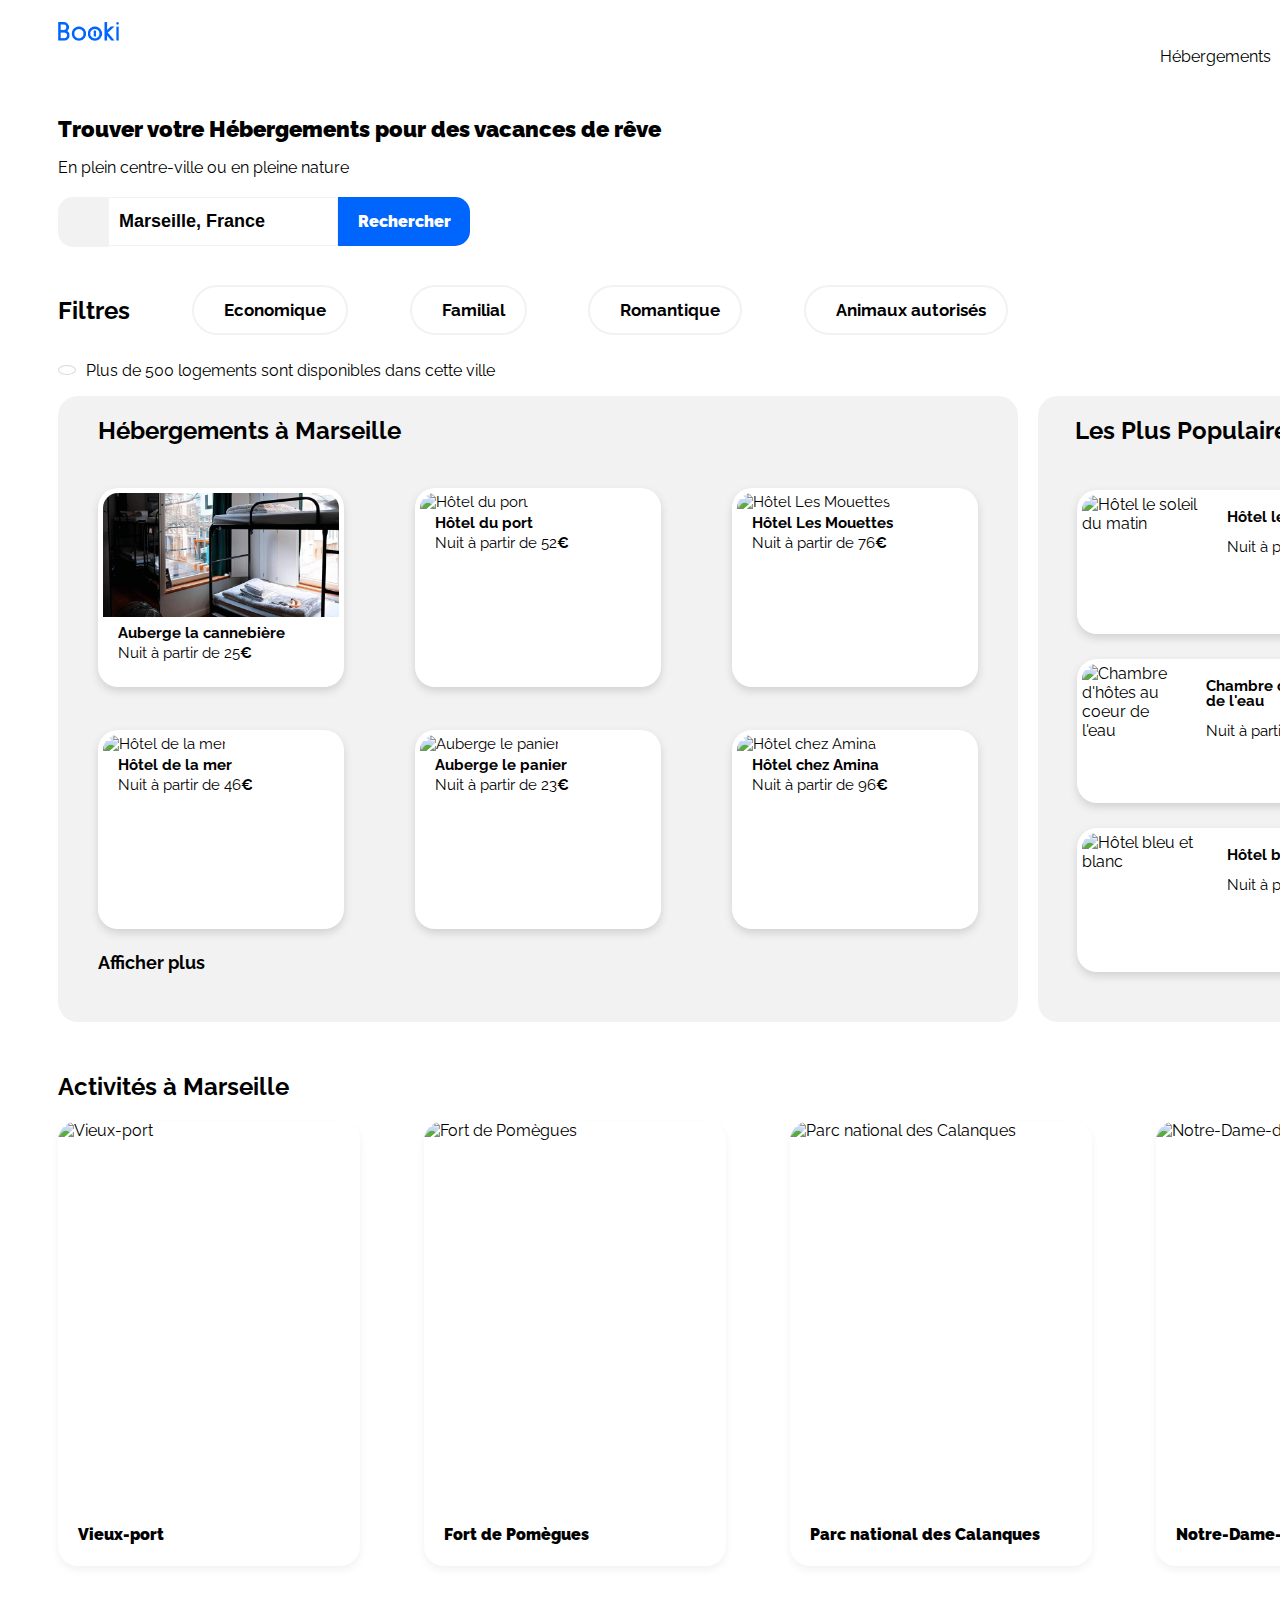
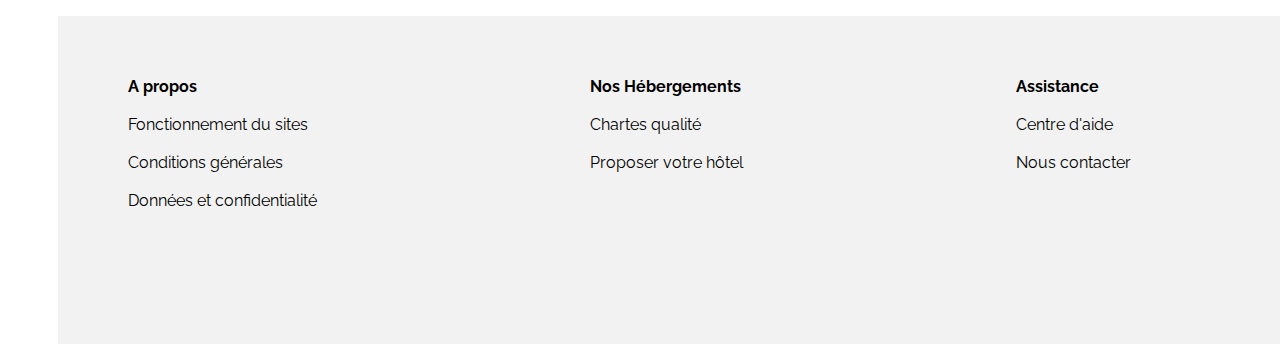
==== index.html @ 90a66bbc "modification" ====
<!DOCTYPE html>
<html lang="en">
<head>
    <meta charset="UTF-8">
    <meta http-equiv="X-UA-Compatible" content="IE=edge">
    <meta name="viewport" content="width=device-width, initial-scale=1.0">
    <link rel="stylesheet" href="styleAgence.css">
    <link rel="preconnect" href="https://fonts.googleapis.com">
    <link rel="preconnect" href="https://fonts.gstatic.com" crossorigin>
    <link href="https://fonts.googleapis.com/css2?family=Raleway:wght@100;300;400;600;700&display=swap" rel="stylesheet">
    <script src="https://kit.fontawesome.com/a72386acf9.js" crossorigin="anonymous"></script>
    <title>Booki</title>
</head>
<body>
    <div id="containerAll">
    <header>
        <div id="titre">
            <img id="imgTitre" src="Images/logo/Booki.png" alt="logoBooki">
        </div>
        <nav>
            <ul>
                <li><a href="#Marseille">Hébergements</a></li>
                <li><a href="#activite">Activités</a></li>
            </ul>
        </nav>
    </header>

    <h1>Trouver votre Hébergements pour des vacances de rêve</h1>
    <p class="pdevice">En plein centre-ville ou en pleine nature</p>

    <div id="location">
    <i id="loc" class="fa-solid fa-location-dot"></i>
            <input type="search" name="ville" id="ville" value="Marseille, France">
            <input id="rechercher" type="submit" value="Rechercher">
            <button id="glass"><i id="iglass" class="fa-solid fa-magnifying-glass"></i></button>
    </div>

    <div id="filtres">
        <div id="titrefiltres">
            <h2>Filtres</h2>
        </div>
        <button><i class="fa-solid fa-money-bill-wave"></i><b>Economique</b></button>
        <button><i class="fa-solid fa-person"></i><b>Familial</b></button>
        <button><i class="fa-solid fa-heart"></i><b>Romantique</b></button>
        <button><i class="fa-solid fa-dog"></i><b>Animaux autorisés</b></button>
    </div>

<p class="pdevice"> <i id="info" class="fa-solid fa-info"></i> Plus de 500 logements sont disponibles dans cette ville</p>


<div id="bloc">
    <div id="marseille">
        <div id="titreh"><h2>Hébergements à Marseille</h2>
        </div>
            <div class="cardh">
                <a href="#">
                    <img class="imgh" src="Images/hebergements/4_small/marcus-loke-WQJvWU_HZFo-unsplash.jpg" alt="Auberge la cannebière" >
                        <div class="containerh">
                            <b>Auberge la cannebière</b>
                            <p>Nuit à partir de 25<b>€</b></p>
                                <div class="star">
                                    <i class="fa-solid fa-star"></i>
                                    <i class="fa-solid fa-star"></i>
                                    <i class="fa-solid fa-star"></i>
                                    <i class="fa-solid fa-star"></i>
                                    <i class="fa-solid fa-star"></i>
                                </div>
                        </div>
                </a>
            </div>

            <div class="cardh">
                <a href="#">
                    <img class="imgh" src="images/hebergements/4_small/fred-kleber-gTbaxaVLvsg-unsplash.jpg" alt="Hôtel du port">
                        <div class="containerh">
                            <b>Hôtel du port</b>
                            <p>Nuit à partir de 52<b>€</b></p>
                                <div class="star">
                                    <i class="fa-solid fa-star"></i>
                                    <i class="fa-solid fa-star"></i>
                                    <i class="fa-solid fa-star"></i>
                                    <i class="fa-solid fa-star"></i>
                                    <i id="starg" class="fa-solid fa-star"></i>
                                </div>
                        </div>
                </a>
            </div >

            <div class="cardh">
                <a href="#">
                    <img class="imgh" src="images/hebergements/4_small/reisetopia-B8WIgxA_PFU-unsplash.jpg" alt="Hôtel Les Mouettes">
                        <div class="containerh">
                            <b>Hôtel Les Mouettes</b>
                            <p>Nuit à partir de 76<b>€</b></p>
                                <div class="star">
                                    <i class="fa-solid fa-star"></i>
                                    <i class="fa-solid fa-star"></i>
                                    <i class="fa-solid fa-star"></i>
                                    <i class="fa-solid fa-star"></i>
                                    <i id="starg" class="fa-solid fa-star"></i>
                                </div>
                        </div>
                </a>
            </div>

            <div class="cardh">
                <a href="#">
                    <img class="imgh" src="images/hebergements/4_small/annie-spratt-Eg1qcIitAuA-unsplash.jpg" alt="Hôtel de la mer">
                        <div class="containerh">
                            <b>Hôtel de la mer</b>
                            <p>Nuit à partir de 46<b>€</b></p>
                                <div class="star">
                                    <i class="fa-solid fa-star"></i>
                                    <i class="fa-solid fa-star"></i>
                                    <i class="fa-solid fa-star"></i>
                                    <i class="fa-solid fa-star"></i>
                                    <i id="starg" class="fa-solid fa-star"></i>
                                </div>
                        </div>
                </a>
            </div>

            <div class="cardh">
                <a href="#">
                    <img class="imgh" src="images/hebergements/4_small/nicate-lee-kT-ZyaiwBe0-unsplash.jpg" alt="Auberge le panier">
                        <div class="containerh">
                            <b>Auberge le panier</b>
                            <p>Nuit à partir de 23<b>€</b></p>
                                <div class="star">
                                    <i class="fa-solid fa-star"></i>
                                    <i class="fa-solid fa-star"></i>
                                    <i class="fa-solid fa-star"></i>
                                    <i class="fa-solid fa-star"></i>
                                    <i id="starg" class="fa-solid fa-star"></i>
                                </div>
                        </div>
                </a>
            </div>

            <div class="cardh">
                <a href="#">
                    <img class="imgh" src="images/hebergements/4_small/febrian-zakaria-sjvU0THccQA-unsplash.jpg" alt="Hôtel chez Amina">
                        <div class="containerh">
                            <b>Hôtel chez Amina</b>
                            <p>Nuit à partir de 96<b>€</b></p>
                                <div class="star">
                                    <i class="fa-solid fa-star"></i>
                                    <i class="fa-solid fa-star"></i>
                                    <i class="fa-solid fa-star"></i>
                                    <i class="fa-solid fa-star"></i>
                                    <i id="starg" class="fa-solid fa-star"></i>
                                </div>
                        </div>
                </a>
            </div>

        <div id="aff">
            <b>Afficher plus</b>
        </div>
    </div>

    <div id="lpp">
        <div id="titrelpp">
            <h2>Les Plus Populaires</h2><i id="ilpp" class="fa-solid fa-chart-line"></i>
        </div>

            <a href="#">
                <div class="cardlpp">
                    <img class="imglpp" src="images/hebergements/4_small/emile-guillemot-Bj_rcSC5XfE-unsplash.jpg" alt="Hôtel le soleil du matin">
                        <div class="containerlpp">
                            <div class="titreCardLpp">
                            <b>Hôtel le soleil du matin</b>
                            <p>Nuit à partir de 128<b>€</b></p>
                            </div>
                                <div class="starlpp">
                                    <i class="fa-solid fa-star"></i>
                                    <i class="fa-solid fa-star"></i>
                                    <i class="fa-solid fa-star"></i>
                                    <i class="fa-solid fa-star"></i>
                                    <i id="starg" class="fa-solid fa-star"></i>
                                </div>
                        </div>
                </div>
            </a>

            <a href="#">
                <div class="cardlpp">
                    <img class="imglpp" src="images/hebergements/4_small/aw-creative-VGs8z60yT2c-unsplash.jpg" alt="Chambre d'hôtes au coeur de l'eau">
                        <div class="containerlpp">
                            <div class="titreCardLpp">
                            <b>Chambre d'hôtes au coeur de l'eau</b>
                            <p>Nuit à partir de 71<b>€</b></p>
                            </div>
                                <div class="starlpp">
                                    <i class="fa-solid fa-star"></i>
                                    <i class="fa-solid fa-star"></i>
                                    <i class="fa-solid fa-star"></i>
                                    <i class="fa-solid fa-star"></i>
                                    <i id="starg" class="fa-solid fa-star"></i>
                                </div>
                        </div>
                </div>
            </a>

            <a href="#">
                <div class="cardlpp">
                    <img class="imglpp" src="images/hebergements/4_small/febrian-zakaria-sjvU0THccQA-unsplash.jpg" alt="Hôtel bleu et blanc">
                        <div class="containerlpp">
                            <div class="titreCardLpp">
                            <b>Hôtel bleu et blanc</b>
                            <p>Nuit à partir de 68<b>€</b></p>
                            </div>
                                <div class="starlpp">
                                    <i class="fa-solid fa-star"></i>
                                    <i class="fa-solid fa-star"></i>
                                    <i class="fa-solid fa-star"></i>
                                    <i class="fa-solid fa-star"></i>
                                    <i id="starg" class="fa-solid fa-star"></i>
                                </div>
                        </div>
                </div>
            </a>
    </div>
</div>

<div id="titreactivite">
    <h2>Activités à Marseille</h2>
</div>
    <div id="activite">
        <a href="#">
            <div class="cardactivite">
                <img class="imgactivite" src="images/activites/2_large/reno-laithienne-QUgJhdY5Fyk-unsplash.jpg" alt="Vieux-port" style="width:100%">
                    <div class="container">
                        <h4><b>Vieux-port</b></h4>
                    </div>
            </div>
        </a>

        <a href="#">
            <div class="cardactivite">
                <img class="imgactivite" src="images/activites/2_large/paul-hermann-QFTrLdQIRhI-unsplash.jpg" alt="Fort de Pomègues" style="width:100%">
                    <div class="container">
                        <h4><b>Fort de Pomègues</b></h4>
                    </div>
            </div>
        </a>

        <a href="#">
            <div class="cardactivite">
                <img class="imgactivite" src="images/activites/2_large/kilyan-sockalingum-NR8-cBCN3aI-unsplash.jpg" alt="Parc national des Calanques" style="width:100%">
                    <div class="container">
                        <h4><b>Parc national des Calanques</b></h4>
                    </div>
            </div>
        </a>

        <a href="#">
            <div class="cardactivite">
                <img class="imgactivite" src="images/activites/2_large/florian-wehde-xW9e8gdotxI-unsplash.jpg" alt="Notre-Dame-de-la-Garde" style="width:100%">
                    <div class="container">
                        <h4><b>Notre-Dame-de-la-Garde</b></h4>
                    </div>
            </div>
        </a>
    </div>

    <footer>
        <div id="apropos">
            <ul>
                <li><strong> A propos</strong></li><br>
                <li><a href="#">Fonctionnement du sites</a></li><br>
                <li><a href="#">Conditions générales</a></li><br>
                <li><a href="#">Données et confidentialité</a></li>
            </ul>
        </div>
        <div id="nos">
            <ul>
                <li><strong> Nos Hébergements </strong></li><br>
                <li><a href="#">Chartes qualité</a></li><br>
                <li><a href="#">Proposer votre hôtel</a></li>
            </ul>
        </div>
        <div id="assistance">
            <ul>
                <li><strong>Assistance</strong></li><br>
                <li><a href="#">Centre d'aide</a></li><br>
                <li><a href="#">Nous contacter</a></li>
            </ul>
        </div>
    </footer>
    </div>
</body>
</html>
---- styleAgence.css ----
@import url('https://fonts.googleapis.com/css2?family=Raleway:wght@100;300;400;600;700&display=swap');

@media screen and (min-width: 992px) and (max-width: 1400px){


body
{
    margin-top: 0px;
    font-family: 'Raleway';
}

#containerAll
{
    width: 1400px;
    padding-left: 50px;
    padding-right: 50px;
}

#imgTitre
{
    width: 61px;
    height: 19px;
}

h1
{
    font-weight: 900;
}

#loc
{
    border-radius: 15px 0px 0px 15px;
    padding: 16px 18px 16px 18px;
    width: 14px;
    height: 18px;
    font-size: 20px;
    color: black;
    background-color: #F2F2F2;
}

i
{
    color: #0065FC;
    font-size: 10px;
}



#starg
{
    color: #F2F2F2;
    font-size: 10px;
}

.fa-money-bill-wave
{
    padding-right: 10px;
    font-size: 20px;
    color: #0065FC;
}

.fa-person
{
    padding-right: 10px;
    font-size: 24px;
    color: #0065FC;
}

.fa-heart
{
    padding-right: 10px;
    font-size: 20px;
    color: #0065FC;
}

.fa-dog
{
    padding-right: 10px;
    font-size: 20px;
    color: #0065FC;
}

.fa-star
{
    font-size: 11px;
}

#info
{
    padding: 4px 8px 4px 8px;
    margin-right: 10px;
    font-size: 10px;
    border: 1px solid #D9D9D9;
    border-radius: 50%;
}

header
{
    display: flex;
    justify-content: space-between ;
    align-items: center;
    margin-bottom: 50px;
}

nav
{
    display: flex;
    justify-content: space-between;
    align-items: flex-end;
}

nav ul
{
    margin: 0px;
    list-style-type: none;
    display: flex;
    flex-direction: row;
}

nav a
{
    border-top: white solid 3px;
    display: flex;
    justify-content: center;
    width: 162px;
    font-size: 16px;
    padding: 44px 0px 0px 0px;
    color: black;
    text-decoration: none;
}

nav a:hover
{
    border-top: solid #0065FC 3px;
    color: #0065FC;
}

h1
{
    font-size: 22px;
}

#glass
{
    display: none;
}

#location
{
    border-top-width: 0px;
    border-radius: 15px 0px 0px 15px;
    margin-top: 20px;
    display: flex;
    flex-direction: row;
    height: 49px;
    align-items: center;
}

#ville
{
    height: 49px;
    border: 1px solid #F2F2F2;
    width: 230px;
    font-weight: 900;
    font-size: 18px;
    padding-left: 10px;
}

#rechercher
{
    font-family: 'Raleway';
    display: flex;
    align-items: center;
    padding: 15px 16px 15px 16px;
    font-size: 16px;
    font-weight: 900;
    border-width: 0px;
    color: white;
    background-color: #0065FC;
    width: 132px;
    height: 49px;
    border-radius: 0px 15px 15px 0px;
}


button:hover
{
    background-color: #DEEBFF;
}

#filtres
{
    width: 950px;
    font-weight: 900;
    align-items: center;
    margin-top: 30px;
    display: flex;
    flex-direction: row;
    justify-content: space-between;
}

.pdevice
{
    display: flex;
    align-items: center;
}

button
{
    font-family: 'Raleway';
    font-size: 17px;
    display: flex;
    align-items: center;
    padding: 4px 20px 4px 20px;
    width: auto;
    height: 50px;
    border-radius: 30px;
    border-style: solid;
    border-color: #F2F2F2;
    background-color: white;
}

#bloc
{
    display: flex;
    flex-direction: row;
    justify-content: space-between;
    margin-bottom: 50px;
}

#titreh
{
    display: flex;
    align-items: flex-start;
    width: 800px;
}

#marseille
{
    padding-left: 40px;
    padding-right: 40px;
    border-radius: 20px;
    background-color: #F2F2F2;
    display: flex;
    flex-direction: row;
    flex-wrap: wrap;
    justify-content: space-between;
    width: 880px;
    height: 626px;
}

.cardh a
{
    text-decoration: none;
    color: black;
}

.cardh
{
    font-size: 15px;
    border-radius: 20px;
    width: 246px;
    height: 199px;
    background-color: white;
    margin: 20px 0px 20px 0px;
    box-shadow: 0 4px 8px 0 #d1d1d1;

}

.imgh
{
    object-fit: cover;
    padding: 5px 5px 0px 5px;
    width: 236px;
    height: 124px;
    border-radius: 20px 20px 0px 0px ;
}

.containerh
{
    padding-top: 10px;
    line-height: 5px;
    display: flex;
    flex-direction: column;
    flex-wrap: nowrap;
    height: 50px;
    padding-left: 20px;
}

#aff
{
    margin-bottom: 46px;
    font-size: 18px;
    width: 800px;
}

#lpp a
{
    text-decoration: none;
    color: black;
}

#lpp
{
    display: flex;
    justify-content: space-between;
    flex-direction: column ;
    align-items: center;
    width: 420px;
    background-color: #F2F2F2;
    border-radius: 20px;
    padding-bottom: 50px;
}

#ilpp
{
    padding-top: 27px;
    font-size: 18px;
}

#titrelpp
{
    width: 340px;
    padding-left: 37px;
    display: flex;
    flex-direction: row;
    align-content: center;
    justify-content: space-between;
    align-self: flex-start;
}

.imglpp
{
    object-fit: cover;
    padding: 5px 0px 5px 5px;
    width: 125px;
    height: 134px;
    border-radius: 20px 0px 0px 20px;
}

.cardlpp
{
    align-content: center;
    border-radius: 20px;
    background-color: white;
    width: 343px;
    height: 144px;
    display: flex;
    flex-direction: row;
    flex-wrap: nowrap;
    box-shadow: 0 4px 8px 0 #D1D1D1;
}

.titreCardLpp
{
    line-height: 15px;
}

.containerlpp
{
    display: flex;
    flex-direction: column;
    justify-content: space-between;
    margin-left: 20px;
    font-size: 15px;
    margin-top: 20px; 
}

.starlpp
{
    padding-bottom: 10px;
}

#activite a
{
    text-decoration: none;
    color: black;
}

#activite
{
    display: flex;
    flex-direction: row;
    justify-content: space-between;
}

.cardactivite 
{
    display: flex;
    flex-direction: column;
    width: 302px;
    height: 445px;
    box-shadow: 0 4px 8px 0 #F2F2F2;
    border-radius: 20px;
}

.imgactivite
{
    object-fit: cover;
    border-radius: 20px 20px 0px 0px ;
    height: 383.25px;
}

.container 
{
    padding-left: 20px;
}


footer a
{
    text-decoration: none;
    color: black;
}

footer
{
    height: 225px;
    margin-top: 50px;
    background-color: #F2F2F2;
    display: flex;
    justify-content: space-between;
    padding: 45px 327px 58px 70px;
}

footer ul
{
    padding-left: 0;
    list-style-type: none;
}
}

@media screen and (min-width: 768px) and (max-width: 991px){

#containerAll
{
    width: 991px;
}

#bloc
{
    display: none;
}


#filtres
{
    width: 850px;
    justify-content: space-around;
}

#marseille
{
    width: 90%;
    height: 626px;
    margin-bottom: 50px;
}

#titrelpp
{
    padding-left: 0px;
    width: 800px;
}

#lpp
{
    padding: 0px 40px 0px 40px;
    display: flex;
    flex-direction: row;
    flex-wrap: wrap;
    width: 90%;
    height: 278px;
    border-radius: 20px;
}

.cardlpp
{
    margin-bottom: 48px;
    width: 252px;
    height: 144px;
}

.imglpp
{
    width: 96px;
    height: 134px;
}

.containerlpp
{
    margin-left: 10px;
    font-size: 15px;
    margin-top: 20px; 
    line-height: 15px;
}

.cardactivite 
{
    width: 182px;
    height: 267px;
}

.container
{
    font-size: 18px;
    padding-left: 18px;
    padding-right: 20px;
}

.imgactivite
{
    height: 211px;
    width: 182px;
}

footer
{
    margin-top: 69px;
    padding: 45px 173.18px 58px 70px;
}

}

@media screen and (max-width:0px){


#containerAll
{
    width: 100px;
}

body
{
    margin: 0px 0px 0px 0px;
    width: 375px;
}

header
{
    margin-top: 20px;
    display: flex;
    flex-direction: column;
    align-items: center;
    justify-content: center;
    width: 100%;
}


nav a
{
    margin-top: 48.56px;
    padding: 0px 0px 23px 0px;
    width: 187.5px;
    border-bottom: #F2F2F2 solid 3px;
}

nav a:hover
{
    border-top: none;
    border-bottom: solid #0065FC 3px;
}



h1
{
    width: 80%;
    margin-left: 20px;
    font-size: 22px;
}

.pdevice
{
    margin-left: 20px;
}

#rechercher
{
    display: none;
}

#iglass
{
    color: white;
    font-size: 20px;
}

#glass
{
    display: flex;
    align-items: center;
    padding: 15px 16px 15px 16px;
    font-size: 16px;
    border-width: 0px;
    color: white;
    background-color: #0065FC;
    width: 49px;
    height: 49px;
    border-radius: 0px 15px 15px 0px;
}

#ville
{
    height: 49px;
    width: 232px;
}

#search
{
    width: 49px;
    height: 49px;
}

#location
{
    display: flex;
    flex-direction: row;
    width: 332px;
    height: 49px;
    margin-left: 20px;
    border-radius: 15px 15px 15px 15px;
}

#titrefiltres
{
    display: flex;
    align-items: flex-start;
    width: 330px;
}

#ifiltres
{
    padding-right: 5px;
    padding-left: 13px;
    font-size: 15px;
}

#filtres
{
    width: 370px;
    height: 200px;
    flex-wrap: wrap;
    align-items: center;
    margin-top: 10px;
}

button
{
    font-size: 11px;
    padding: 4px 20px 4px 5px;
    width: 160px;
    border-radius: 25px;
}

#bloc
{
    display: flex;
    flex-direction: column;
    justify-content: space-between;
    margin-bottom: 50px;
    margin-left: 0px;
}

#titreh
{
    width: 370px;
}

#Marseille
{
    order: 2;
    margin-left: 20px;
    padding-left: 0px;
    padding-right: 0px;
    border-radius: 0px;
    background-color: white;
    display: flex;
    flex-direction: column;
    flex-wrap: wrap;
    justify-content: space-between;
    width: 335px;
    height: 1299px;
}

#aff
{
    display: none;
}

#ilpp
{
    padding-right: 20px;
}

#titrelpp
{
    padding-left: 20px;
    width: 370px;
}

#lpp
{
    padding: 0px 0px 47px 0px;
    display: flex;
    flex-direction: row;
    flex-wrap: wrap;
    width: 100%;
    height: 580px;
    border-radius: 0px;
}

#imglpp
{
    width: 127px;
    height: 134px;
}



#containerlpp
{
    display: flex;
    flex-direction: column;
    justify-content: space-between;
}

#cardlpp
{
    margin-left: 20px;
    width: 334px;
    height: 144px;
    display: flex;
    flex-direction: row;
    flex-wrap: nowrap;
}


#cardh
{
    font-size: 15px;
    border-radius: 20px;
    width: 333px;
    height: 199px;
    margin: 0px 0px 0px 0px;
}

#imgh
{
    width: 325px;
    height: 124px;
}

#titreactivite
{
    padding-left: 22px;
    width: 212px;
}

#activite
{
    display: flex;
    flex-direction: column;
    margin-left: 20px;
}

#cardactivite 
{
    width: 334px;
    height: 190px;
    margin-bottom: 20px;
}

#imgactivite
{
    width: 324px;
    height: 134px;
}

footer
{
    height: 501px;
    display: flex;
    flex-direction: column;
    padding-left: 30px;
}

}
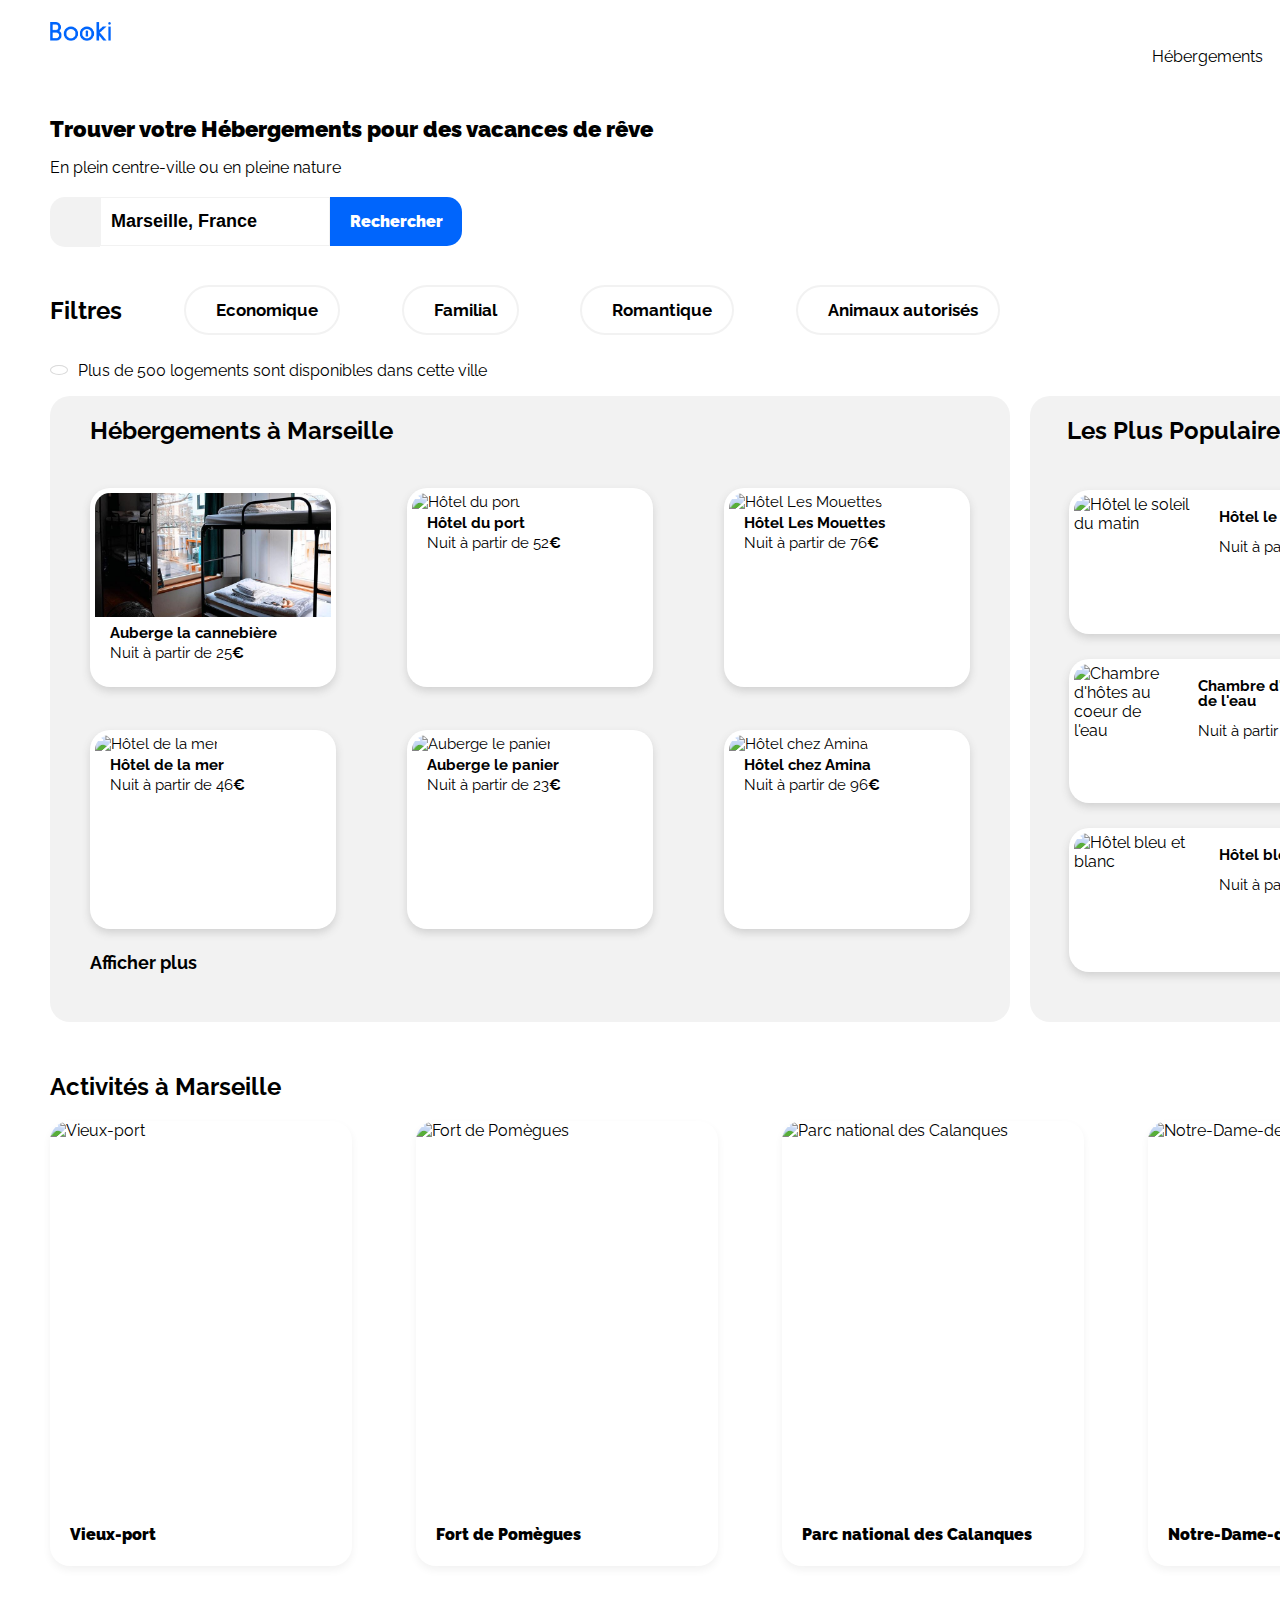
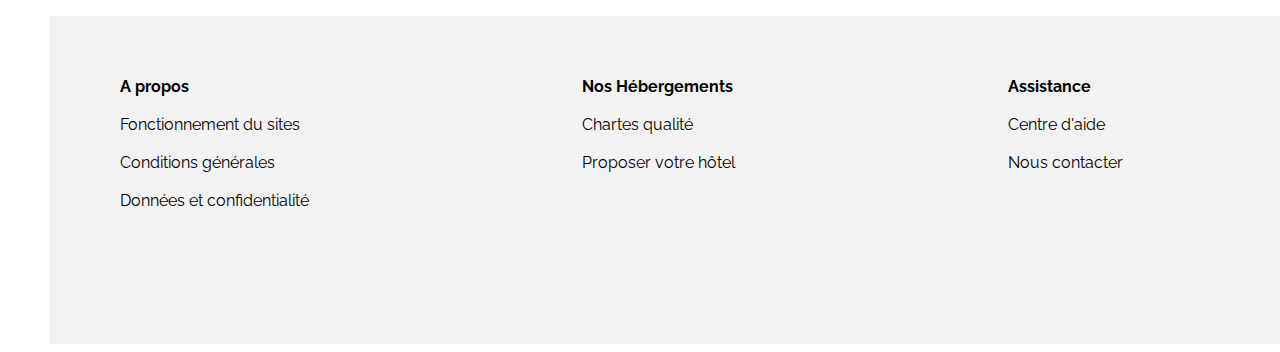
==== commit aba6b349: "modif" ====
--- a/index.html
+++ b/index.html
@@ -4,7 +4,7 @@
     <meta charset="UTF-8">
     <meta http-equiv="X-UA-Compatible" content="IE=edge">
     <meta name="viewport" content="width=device-width, initial-scale=1.0">
-    <link rel="stylesheet" href="styleAgence.css">
+    <link rel="stylesheet" href="CSS/style.css">
     <link rel="preconnect" href="https://fonts.googleapis.com">
     <link rel="preconnect" href="https://fonts.gstatic.com" crossorigin>
     <link href="https://fonts.googleapis.com/css2?family=Raleway:wght@100;300;400;600;700&display=swap" rel="stylesheet">
@@ -220,7 +220,7 @@
                         </div>
                 </div>
             </a>
-    </div>
+        </div>
 </div>
 
 <div id="titreactivite">
--- a/CSS/style.css
+++ b/CSS/style.css
@@ -0,0 +1,1396 @@
+@import url('https://fonts.googleapis.com/css2?family=Raleway:wght@100;300;400;600;700&display=swap');
+
+@media screen and (min-width: 992px) and (max-width: 1400px){
+
+
+body
+{
+    margin-top: 0px;
+    margin-left: 0px;
+    font-family: 'Raleway';
+}
+
+#containerAll
+{
+    font-family: 'Raleway';
+    width: 1400px;
+    padding-left: 50px;
+    padding-right: 50px;
+}
+
+#imgTitre
+{
+    width: 61px;
+    height: 19px;
+}
+
+h1
+{
+    font-weight: 900;
+}
+
+#loc
+{
+    border-radius: 15px 0px 0px 15px;
+    padding: 16px 18px 16px 18px;
+    width: 14px;
+    height: 18px;
+    font-size: 20px;
+    color: black;
+    background-color: #F2F2F2;
+}
+
+i
+{
+    color: #0065FC;
+    font-size: 10px;
+}
+
+
+
+#starg
+{
+    color: #F2F2F2;
+    font-size: 10px;
+}
+
+.fa-money-bill-wave
+{
+    padding-right: 10px;
+    font-size: 20px;
+    color: #0065FC;
+}
+
+.fa-person
+{
+    padding-right: 10px;
+    font-size: 24px;
+    color: #0065FC;
+}
+
+.fa-heart
+{
+    padding-right: 10px;
+    font-size: 20px;
+    color: #0065FC;
+}
+
+.fa-dog
+{
+    padding-right: 10px;
+    font-size: 20px;
+    color: #0065FC;
+}
+
+.fa-star
+{
+    font-size: 11px;
+}
+
+#info
+{
+    padding: 4px 8px 4px 8px;
+    margin-right: 10px;
+    font-size: 10px;
+    border: 1px solid #D9D9D9;
+    border-radius: 50%;
+}
+
+header
+{
+    display: flex;
+    justify-content: space-between ;
+    align-items: center;
+    margin-bottom: 50px;
+}
+
+nav
+{
+    display: flex;
+    justify-content: space-between;
+    align-items: flex-end;
+}
+
+nav ul
+{
+    margin: 0px;
+    list-style-type: none;
+    display: flex;
+    flex-direction: row;
+}
+
+nav a
+{
+    border-top: white solid 3px;
+    display: flex;
+    justify-content: center;
+    width: 162px;
+    font-size: 16px;
+    padding: 44px 0px 0px 0px;
+    color: black;
+    text-decoration: none;
+}
+
+nav a:hover
+{
+    border-top: solid #0065FC 3px;
+    color: #0065FC;
+}
+
+h1
+{
+    font-size: 22px;
+}
+
+#glass
+{
+    display: none;
+}
+
+#location
+{
+    border-top-width: 0px;
+    border-radius: 15px 0px 0px 15px;
+    margin-top: 20px;
+    display: flex;
+    flex-direction: row;
+    height: 49px;
+    align-items: center;
+}
+
+#ville
+{
+    height: 49px;
+    border: 1px solid #F2F2F2;
+    width: 230px;
+    font-weight: 900;
+    font-size: 18px;
+    padding-left: 10px;
+}
+
+#rechercher
+{
+    font-family: 'Raleway';
+    display: flex;
+    align-items: center;
+    padding: 15px 16px 15px 16px;
+    font-size: 16px;
+    font-weight: 900;
+    border-width: 0px;
+    color: white;
+    background-color: #0065FC;
+    width: 132px;
+    height: 49px;
+    border-radius: 0px 15px 15px 0px;
+}
+
+
+button:hover
+{
+    background-color: #DEEBFF;
+}
+
+#filtres
+{
+    width: 950px;
+    font-weight: 900;
+    align-items: center;
+    margin-top: 30px;
+    display: flex;
+    flex-direction: row;
+    justify-content: space-between;
+}
+
+.pdevice
+{
+    display: flex;
+    align-items: center;
+}
+
+button
+{
+    font-family: 'Raleway';
+    font-size: 17px;
+    display: flex;
+    align-items: center;
+    padding: 4px 20px 4px 20px;
+    width: auto;
+    height: 50px;
+    border-radius: 30px;
+    border-style: solid;
+    border-color: #F2F2F2;
+    background-color: white;
+}
+
+#bloc
+{
+    display: flex;
+    flex-direction: row;
+    justify-content: space-between;
+    margin-bottom: 50px;
+}
+
+#titreh
+{
+    display: flex;
+    align-items: flex-start;
+    width: 800px;
+}
+
+#marseille
+{
+    padding-left: 40px;
+    padding-right: 40px;
+    border-radius: 20px;
+    background-color: #F2F2F2;
+    display: flex;
+    flex-direction: row;
+    flex-wrap: wrap;
+    justify-content: space-between;
+    width: 880px;
+    height: 626px;
+}
+
+.cardh a
+{
+    text-decoration: none;
+    color: black;
+}
+
+.cardh
+{
+    font-size: 15px;
+    border-radius: 20px;
+    width: 246px;
+    height: 199px;
+    background-color: white;
+    margin: 20px 0px 20px 0px;
+    box-shadow: 0 4px 8px 0 #d1d1d1;
+
+}
+
+.imgh
+{
+    object-fit: cover;
+    padding: 5px 5px 0px 5px;
+    width: 236px;
+    height: 124px;
+    border-radius: 20px 20px 0px 0px ;
+}
+
+.containerh
+{
+    padding-top: 10px;
+    line-height: 5px;
+    display: flex;
+    flex-direction: column;
+    flex-wrap: nowrap;
+    height: 50px;
+    padding-left: 20px;
+}
+
+#aff
+{
+    margin-bottom: 46px;
+    font-size: 18px;
+    width: 800px;
+}
+
+#lpp a
+{
+    text-decoration: none;
+    color: black;
+}
+
+#lpp
+{
+    display: flex;
+    justify-content: space-between;
+    flex-direction: column ;
+    align-items: center;
+    width: 420px;
+    background-color: #F2F2F2;
+    border-radius: 20px;
+    padding-bottom: 50px;
+}
+
+#ilpp
+{
+    padding-top: 27px;
+    font-size: 18px;
+}
+
+#titrelpp
+{
+    width: 340px;
+    padding-left: 37px;
+    display: flex;
+    flex-direction: row;
+    align-content: center;
+    justify-content: space-between;
+    align-self: flex-start;
+}
+
+.imglpp
+{
+    object-fit: cover;
+    padding: 5px 0px 5px 5px;
+    width: 125px;
+    height: 134px;
+    border-radius: 20px 0px 0px 20px;
+}
+
+.cardlpp
+{
+    align-content: center;
+    border-radius: 20px;
+    background-color: white;
+    width: 343px;
+    height: 144px;
+    display: flex;
+    flex-direction: row;
+    flex-wrap: nowrap;
+    box-shadow: 0 4px 8px 0 #D1D1D1;
+}
+
+.titreCardLpp
+{
+    line-height: 15px;
+}
+
+.containerlpp
+{
+    display: flex;
+    flex-direction: column;
+    justify-content: space-between;
+    margin-left: 20px;
+    font-size: 15px;
+    margin-top: 20px; 
+}
+
+.starlpp
+{
+    padding-bottom: 10px;
+}
+
+#activite a
+{
+    text-decoration: none;
+    color: black;
+}
+
+#activite
+{
+    display: flex;
+    flex-direction: row;
+    justify-content: space-between;
+}
+
+.cardactivite 
+{
+    display: flex;
+    flex-direction: column;
+    width: 302px;
+    height: 445px;
+    box-shadow: 0 4px 8px 0 #F2F2F2;
+    border-radius: 20px;
+}
+
+.imgactivite
+{
+    object-fit: cover;
+    border-radius: 20px 20px 0px 0px ;
+    height: 383.25px;
+}
+
+.container 
+{
+    padding-left: 20px;
+}
+
+
+footer a
+{
+    text-decoration: none;
+    color: black;
+}
+
+footer
+{
+    height: 225px;
+    margin-top: 50px;
+    background-color: #F2F2F2;
+    display: flex;
+    justify-content: space-between;
+    padding: 45px 327px 58px 70px;
+}
+
+footer ul
+{
+    padding-left: 0;
+    list-style-type: none;
+}
+}
+
+@media screen and (min-width: 768px) and (max-width: 991px){
+
+
+    body
+    {
+        margin-right: 0px;
+        margin-top: 0px;
+        font-family: 'Raleway';
+    }
+    
+    #containerAll
+    {
+        width: 991px;
+        padding-left: 70px;
+        padding-right: 70px;
+    }
+    
+    #imgTitre
+    {
+        width: 61px;
+        height: 19px;
+    }
+    
+    h1
+    {
+        font-weight: 900;
+    }
+    
+    #loc
+    {
+        border-radius: 15px 0px 0px 15px;
+        padding: 16px 18px 16px 18px;
+        width: 14px;
+        height: 18px;
+        font-size: 20px;
+        color: black;
+        background-color: #F2F2F2;
+    }
+    
+    i
+    {
+        color: #0065FC;
+        font-size: 10px;
+    }
+    
+    
+    
+    #starg
+    {
+        color: #F2F2F2;
+        font-size: 10px;
+    }
+    
+    .fa-money-bill-wave
+    {
+        padding-right: 10px;
+        font-size: 20px;
+        color: #0065FC;
+    }
+    
+    .fa-person
+    {
+        padding-right: 10px;
+        font-size: 24px;
+        color: #0065FC;
+    }
+    
+    .fa-heart
+    {
+        padding-right: 10px;
+        font-size: 20px;
+        color: #0065FC;
+    }
+    
+    .fa-dog
+    {
+        padding-right: 10px;
+        font-size: 20px;
+        color: #0065FC;
+    }
+    
+    .fa-star
+    {
+        font-size: 11px;
+    }
+    
+    #info
+    {
+        padding: 4px 8px 4px 8px;
+        margin-right: 10px;
+        font-size: 10px;
+        border: 1px solid #D9D9D9;
+        border-radius: 50%;
+    }
+    
+    header
+    {
+        display: flex;
+        justify-content: space-between ;
+        align-items: center;
+        margin-bottom: 50px;
+    }
+    
+    nav
+    {
+        display: flex;
+        justify-content: space-between;
+        align-items: flex-end;
+    }
+    
+    nav ul
+    {
+        margin: 0px;
+        list-style-type: none;
+        display: flex;
+        flex-direction: row;
+    }
+    
+    nav a
+    {
+        border-top: white solid 3px;
+        display: flex;
+        justify-content: center;
+        width: 162px;
+        font-size: 16px;
+        padding: 44px 0px 0px 0px;
+        color: black;
+        text-decoration: none;
+    }
+    
+    nav a:hover
+    {
+        border-top: solid #0065FC 3px;
+        color: #0065FC;
+    }
+    
+    h1
+    {
+        font-size: 22px;
+    }
+    
+    #glass
+    {
+        display: none;
+    }
+    
+    #location
+    {
+        border-top-width: 0px;
+        border-radius: 15px 0px 0px 15px;
+        margin-top: 20px;
+        display: flex;
+        flex-direction: row;
+        height: 49px;
+        align-items: center;
+    }
+    
+    #ville
+    {
+        height: 49px;
+        border: 1px solid #F2F2F2;
+        width: 230px;
+        font-weight: 900;
+        font-size: 18px;
+        padding-left: 10px;
+    }
+    
+    #rechercher
+    {
+        font-family: 'Raleway';
+        display: flex;
+        align-items: center;
+        padding: 15px 16px 15px 16px;
+        font-size: 16px;
+        font-weight: 900;
+        border-width: 0px;
+        color: white;
+        background-color: #0065FC;
+        width: 132px;
+        height: 49px;
+        border-radius: 0px 15px 15px 0px;
+    }
+    
+    
+    button:hover
+    {
+        background-color: #DEEBFF;
+    }
+    
+    #filtres
+    {
+        width: 800px;
+        font-weight: 900;
+        align-items: center;
+        margin-top: 30px;
+        display: flex;
+        flex-direction: row;
+        justify-content: space-between;
+    }
+    
+    .pdevice
+    {
+        display: flex;
+        align-items: center;
+    }
+    
+    button
+    {
+        font-family: 'Raleway';
+        font-size: 17px;
+        display: flex;
+        align-items: center;
+        padding: 4px 20px 4px 20px;
+        width: auto;
+        height: 50px;
+        border-radius: 30px;
+        border-style: solid;
+        border-color: #F2F2F2;
+        background-color: white;
+    }
+    
+    
+    #titreh
+    {
+        display: flex;
+        align-items: flex-start;
+        width: 800px;
+    }
+    
+    #bloc
+    {
+        width: 910px;
+    }
+
+
+    #marseille
+    {
+        margin-top: 40px;
+        padding-left: 40px;
+        padding-right: 40px;
+        border-radius: 20px;
+        background-color: #F2F2F2;
+        display: flex;
+        flex-direction: row;
+        flex-wrap: wrap;
+        justify-content: space-between;
+        width: 100%;
+        height: 626px;
+    }
+    
+    .cardh a
+    {
+        text-decoration: none;
+        color: black;
+    }
+    
+    .cardh
+    {
+        font-size: 15px;
+        border-radius: 20px;
+        width: 246px;
+        height: 199px;
+        background-color: white;
+        margin: 20px 0px 20px 0px;
+        box-shadow: 0 4px 8px 0 #d1d1d1;
+    
+    }
+    
+    .imgh
+    {
+        object-fit: cover;
+        padding: 5px 5px 0px 5px;
+        width: 236px;
+        height: 124px;
+        border-radius: 20px 20px 0px 0px ;
+    }
+    
+    .containerh
+    {
+        padding-top: 10px;
+        line-height: 5px;
+        display: flex;
+        flex-direction: column;
+        flex-wrap: nowrap;
+        height: 50px;
+        padding-left: 20px;
+    }
+    
+    #aff
+    {
+        margin-bottom: 46px;
+        font-size: 18px;
+        width: 800px;
+    }
+    
+    #lpp a
+    {
+        text-decoration: none;
+        color: black;
+    }
+    
+
+
+
+
+    #lpp
+    {
+        padding-left: 40px;
+        padding-right: 40px;
+        margin-top: 30px;
+        margin-bottom: 50px;
+        display: flex;
+        justify-content: space-between;
+        flex-direction: row ;
+        flex-wrap: wrap;
+        align-items: center;
+        width: 100%;
+        background-color: #F2F2F2;
+        border-radius: 20px;
+        padding-bottom: 50px;
+    }
+    
+    #ilpp
+    {
+        padding-top: 27px;
+        font-size: 18px;
+    }
+    
+
+    #titrelpp
+    {
+        width: 880px;
+        display: flex;
+        flex-direction: row;
+        align-content: center;
+        justify-content: space-between;
+    }
+    
+    .imglpp
+    {
+        object-fit: cover;
+        padding: 5px 0px 5px 5px;
+        width: 96px;
+        height: 134px;
+        border-radius: 20px 0px 0px 20px;
+    }
+    
+    .cardlpp
+    {
+        align-content: center;
+        border-radius: 20px;
+        background-color: white;
+        width: 252px;
+        height: 144px;
+        display: flex;
+        flex-direction: row;
+        flex-wrap: nowrap;
+        box-shadow: 0 4px 8px 0 #D1D1D1;
+    }
+    
+    .titreCardLpp
+    {
+        line-height: 15px;
+    }
+    
+    .containerlpp
+    {
+        display: flex;
+        flex-direction: column;
+        justify-content: space-between;
+        margin-left: 20px;
+        padding-right: 20px;
+        font-size: 15px;
+        margin-top: 15px; 
+    }
+    
+    .starlpp
+    {
+        padding-bottom: 10px;
+    }
+    
+    #activite a
+    {
+        text-decoration: none;
+        color: black;
+    }
+    
+    #activite
+    {
+        display: flex;
+        flex-direction: row;
+        justify-content: space-between;
+        width: 100%;
+    }
+    
+    .cardactivite 
+    {
+        display: flex;
+        flex-direction: column;
+        width: 200px;
+        height: 287px;
+        box-shadow: 0 4px 8px 0 #F2F2F2;
+        border-radius: 20px;
+    }
+    
+    .imgactivite
+    {
+        object-fit: cover;
+        border-radius: 20px 20px 0px 0px ;
+        height: 231px;
+    }
+    
+    .container 
+    {
+        height: 56px;
+        padding-left: 20px;
+    }
+    
+    
+    footer a
+    {
+        text-decoration: none;
+        color: black;
+    }
+    
+    footer
+    {
+        height: 225px;
+        margin-top: 50px;
+        background-color: #F2F2F2;
+        display: flex;
+        justify-content: space-between;
+        padding: 45px 173px 58px 70px;
+    }
+    
+    footer ul
+    {
+        padding-left: 0;
+        list-style-type: none;
+    }
+    }
+
+@media screen and (min-width:0px) and (max-width:768px){
+
+
+    body
+    {
+        margin-left: 0px;
+        margin-top: 0px;
+        font-family: 'Raleway';
+    }
+    
+    #containerAll
+    {
+        font-family: 'Raleway';
+        padding-left: 0px;
+        padding-right: 0px;
+        width: 768px;
+    }
+    
+    #imgTitre
+    {
+        width: 61px;
+        height: 19px;
+    }
+    
+    h1
+    {
+        font-size: 30px;
+        font-weight: 900;
+    }
+    
+    #loc
+    {
+        display: flex;
+        justify-content: center;
+        align-items: center;
+        width: 94px;
+        height: 94px;
+        border-radius: 30px 0px 0px 30px;
+        font-size: 30px;
+        color: black;
+        background-color: #F2F2F2;
+    }
+    
+    i
+    {
+        color: #0065FC;
+        font-size: 10px;
+    }
+    
+    
+    
+    #starg
+    {
+        color: #F2F2F2;
+        font-size: 20px;
+    }
+    
+    .fa-money-bill-wave
+    {
+        padding-right: 10px;
+        font-size: 35px;
+        color: #0065FC;
+    }
+    
+    .fa-person
+    {
+        padding-right: 10px;
+        font-size: 38px;
+        color: #0065FC;
+    }
+    
+    .fa-heart
+    {
+        padding-right: 10px;
+        font-size: 35px;
+        color: #0065FC;
+    }
+    
+    .fa-dog
+    {
+        padding-right: 10px;
+        font-size: 35px;
+        color: #0065FC;
+    }
+    
+    .fa-star
+    {
+        font-size: 20px;
+    }
+    
+    #info
+    {
+        padding: 6px 14px 6px 14px;
+        margin-right: 20px;
+        font-size: 25px;
+        border: 1px solid #D9D9D9;
+        border-radius: 50%;
+    }
+    
+    header
+    {
+        margin-top: 20px;
+        display: flex;
+        flex-direction: column;
+        align-items: center;
+        justify-content: center;
+        width: 100%;
+        margin-bottom: 50px;
+    }
+    
+    nav
+    {
+        display: flex;
+        justify-content: space-between;
+        align-items: flex-end;
+    }
+    
+    nav ul
+    {
+        padding-left: 0px;
+        margin: 0px;
+        list-style-type: none;
+        display: flex;
+        flex-direction: row;
+    }
+    
+    nav a
+    {
+        margin-top: 48.56px;
+        border-top: white solid 3px;
+        display: flex;
+        justify-content: center;
+        width: 384px;
+        font-size: 30px;
+        padding: 0px 0px 23px 0px;
+        color: black;
+        text-decoration: none;
+        border-bottom: #F2F2F2 solid 3px;
+    }
+    
+    nav a:hover
+    {
+        border-top: none;
+        color: #0065FC;
+        border-bottom: solid #0065FC 3px;
+    }
+    
+    h1
+    {
+        width: 80%;
+        margin-left: 50px;
+        font-size: 40px;
+    }
+    
+    #location
+    {
+        border-top-width: 0px;
+        border-radius: 15px 15px 15px 15px;
+        margin-top: 60px;
+        display: flex;
+        flex-direction: row;
+        height: 82px;
+        width: 668px;
+        align-items: center;
+        justify-content: center;
+        margin-left: 50px;
+
+    }
+    
+    #ville
+    {
+        height: 94px;
+        border: 1px solid #F2F2F2;
+        width: 475px;
+        font-weight: 850;
+        font-size: 30px;
+        padding-left: 30px;
+    }
+    
+    #rechercher
+    {
+        font-family: 'Raleway';
+        display: flex;
+        align-items: center;
+        padding: 15px 16px 15px 16px;
+        font-size: 16px;
+        font-weight: 900;
+        border-width: 0px;
+        color: white;
+        background-color: #0065FC;
+        width: 200px;
+        height: 100px;
+        border-radius: 0px 15px 15px 0px;
+    }
+    
+    
+    button:hover
+    {
+        background-color: #DEEBFF;
+    }
+    
+    #titrefiltres
+    {
+        font-size: 30px;
+        padding-left: 50px;
+        display: flex;
+        align-items: flex-start;
+        width: 748px;
+    }
+    
+    #ifiltres
+    {
+        padding-right: 5px;
+        padding-left: 13px;
+        font-size: 30px;
+    }
+
+
+    #filtres
+    {
+        width: 100%;
+        height: 300px;
+        font-weight: 900;
+        align-items: center;
+        margin-top: 30px;
+        display: flex;
+        flex-direction: row;
+        flex-wrap: wrap;
+        justify-content: space-around;
+    }
+    
+    .pdevice
+    {
+        display: flex;
+        align-items: flex-start;
+        margin-left: 50px;
+        font-size: 35px;
+        font-weight: 450;
+    }
+    
+    #rechercher
+        {
+            display: none;
+        }
+
+        #iglass
+        {
+            color: white;
+            font-size: 30px;
+        }
+        
+        #glass
+        {
+            display: flex;
+            justify-content: center;
+            align-items: center;
+            border-width: 0px;
+            color: white;
+            background-color: #0065FC;
+            width: 94px;
+            height: 94px;
+            border-radius: 0px 30px 30px 0px;
+        }
+
+    button
+    {
+        width: 300px;
+        font-family: 'Raleway';
+        font-size: 20px;
+        display: flex;
+        align-items: center;
+        padding: 4px 20px 4px 20px;
+        height: 75px;
+        border-radius: 50px;
+        border-style: solid;
+        border-color: #F2F2F2;
+        background-color: white;
+    }
+    
+    #bloc
+    {
+        width: 100%;
+        display: flex;
+        flex-direction: column;
+        justify-content: space-between;
+        margin-bottom: 50px;
+        margin-left: 0px;
+    }
+    
+
+    
+    #marseille
+    {
+        order: 2;
+        padding-left: 0px;
+        padding-right: 0px;
+        border-radius: 0px;
+        background-color: white;
+        display: flex;
+        flex-direction: column;
+        flex-wrap: wrap;
+        justify-content: space-between;
+        align-items: center;
+        width: 100%;
+        height: 2350px;
+    }
+
+    #titreh
+    {
+        font-size: 30px;
+        display: flex;
+        justify-content: flex-start;
+        width: 718px;
+        padding-left: 50px;
+    }
+    
+    .cardh a
+    {
+        text-decoration: none;
+        color: black;
+    }
+    
+    .cardh
+    {
+        font-size: 15px;
+        border-radius: 20px;
+        width: 668px;
+        height: 350px;
+        background-color: white;
+        margin: 0px 0px 0px 0px;
+        box-shadow: 0 4px 8px 0 #d1d1d1;
+    
+    }
+    
+    .imgh
+    {
+        object-fit: cover;
+        padding: 5px 5px 0px 5px;
+        width: 658px;
+        height: 220px;
+        border-radius: 20px 20px 0px 0px ;
+    }
+    
+    .containerh
+    {
+        font-size: 25px;
+        padding-top: 20px;
+        line-height: 5px;
+        display: flex;
+        flex-direction: column;
+        flex-wrap: nowrap;
+        height: 50px;
+        padding-left: 20px;
+    }
+    
+    #aff
+    {
+        display: none;
+        margin-bottom: 46px;
+        font-size: 18px;
+        width: 800px;
+    }
+    
+    #lpp a
+    {
+        text-decoration: none;
+        color: black;
+    }
+    
+    #lpp
+    {
+        margin-top: 30px;
+        padding: 0px 0px 47px 0px;
+        display: flex;
+        justify-content: space-between;
+        flex-direction: column ;
+        align-items: center;
+        width: 100%;
+        background-color: #F2F2F2;
+        border-radius: 0px;
+        padding-bottom: 50px;
+    }
+    
+    #ilpp
+    {
+        padding-right: 20px;
+        padding-top: 50px;
+        font-size: 30px;
+    }
+    
+    #titrelpp
+    {
+        font-size: 30px;
+        padding-left: 50px;
+        width: 688px;
+        display: flex;
+        flex-direction: row;
+        align-content: center;
+        justify-content: space-between;
+        align-self: flex-start;
+    }
+    
+    .imglpp
+    {
+        object-fit: cover;
+        padding: 5px 0px 5px 5px;
+        width: 250px;
+        height: 278px;
+        border-radius: 20px 0px 0px 20px;
+    }
+    
+    .cardlpp
+    {
+        margin-bottom: 20px;
+        align-content: center;
+        border-radius: 20px;
+        background-color: white;
+        width: 668px;
+        height: 288px;
+        display: flex;
+        flex-direction: row;
+        flex-wrap: nowrap;
+        box-shadow: 0 4px 8px 0 #D1D1D1;
+    }
+    
+    .titreCardLpp
+    {
+        line-height: 30px;
+    }
+    
+    .containerlpp
+    {
+        display: flex;
+        flex-direction: column;
+        justify-content: space-between;
+        margin-left: 20px;
+        font-size: 30px;
+        margin-top: 20px; 
+        padding: 25px 50px 10px 25px;
+    }
+    
+    .starlpp
+    {
+        padding-bottom: 10px;
+    }
+    
+    #titreactivite
+    {
+        padding-top: 80px;
+        font-size: 30px;
+        align-items: center;
+        padding-left: 50px;
+        width: 300px;
+    }
+
+    #activite a
+    {
+        text-decoration: none;
+        color: black;
+    }
+    
+    #activite
+    {
+        width: 100%;
+        display: flex;
+        flex-direction: column;
+        justify-content: space-between;
+        align-items: center;
+    }
+    
+    .cardactivite 
+    {
+        display: flex;
+        flex-direction: column;
+        width: 668px;
+        height: 380px;
+        box-shadow: 0 4px 8px 0 #F2F2F2;
+        border-radius: 20px;
+        margin-bottom: 20px;
+    }
+    
+    .imgactivite
+    {
+        object-fit: cover;
+        border-radius: 20px 20px 0px 0px ;
+        width: 324px;
+        height: 280px;
+    }
+    
+    .container 
+    {
+        font-size: 30px;
+        padding-left: 20px;
+    }
+    
+    
+    footer a
+    {
+        text-decoration: none;
+        color: black;
+    }
+    
+    footer
+    {
+        font-size: 30px;
+        height: 801px;
+        margin-top: 50px;
+        background-color: #F2F2F2;
+        display: flex;
+        flex-direction: column;
+        justify-content: space-between;
+        padding: 45px 327px 58px 50px;
+    }
+    
+    footer ul
+    {
+        padding-left: 0;
+        list-style-type: none;
+    }
+}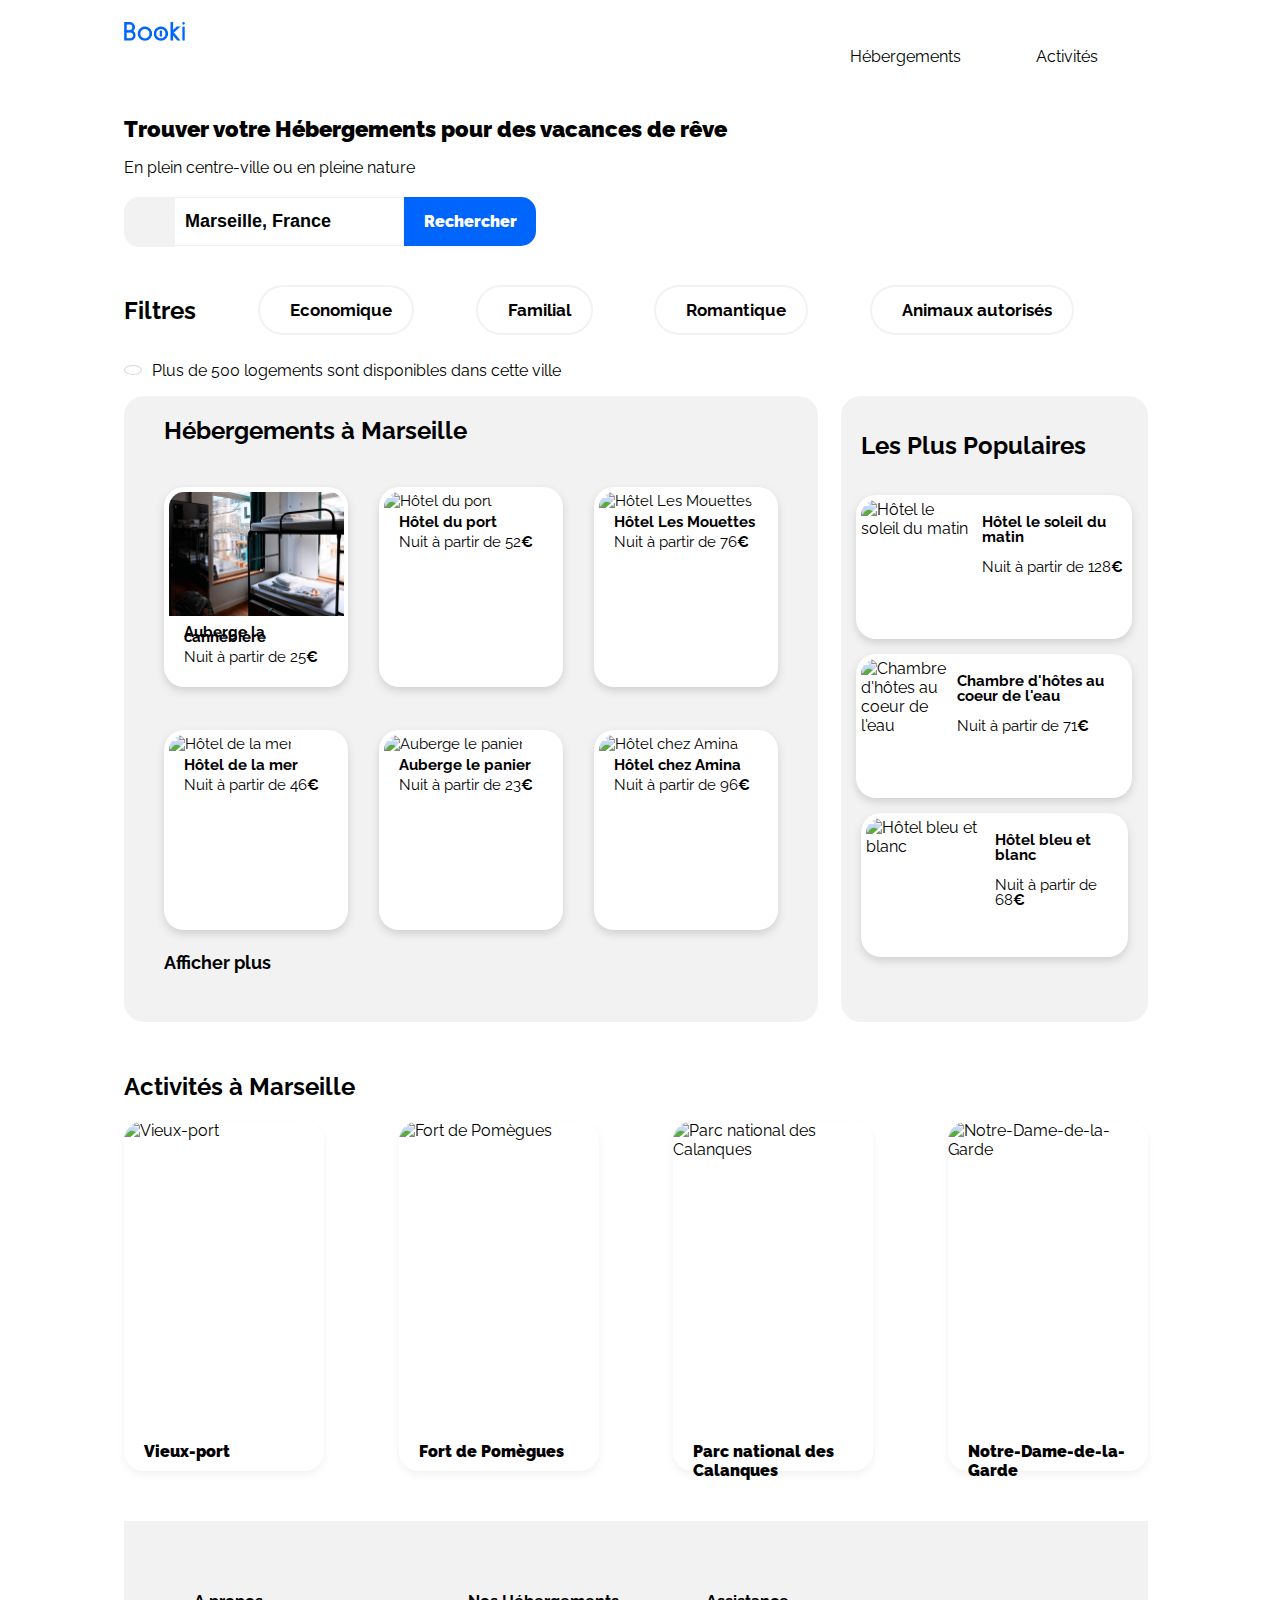
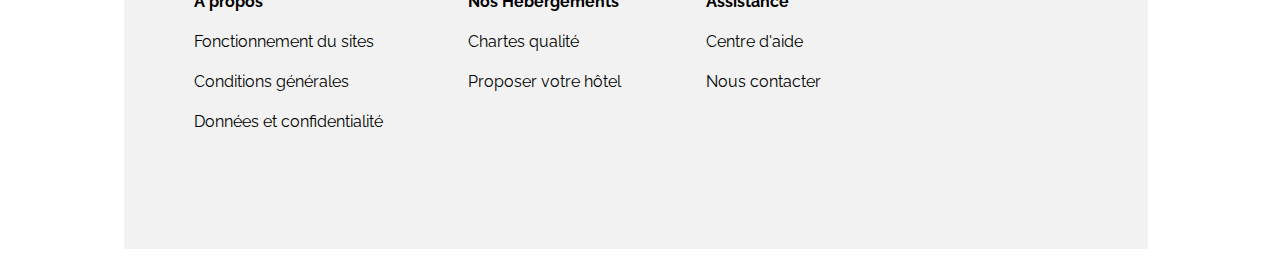
==== commit d7f8f93e: "modif responsive" ====
--- a/index.html
+++ b/index.html
@@ -19,7 +19,7 @@
         </div>
         <nav>
             <ul>
-                <li><a href="#Marseille">Hébergements</a></li>
+                <li><a href="#marseille">Hébergements</a></li>
                 <li><a href="#activite">Activités</a></li>
             </ul>
         </nav>
@@ -267,23 +267,23 @@
     <footer>
         <div id="apropos">
             <ul>
-                <li><strong> A propos</strong></li><br>
-                <li><a href="#">Fonctionnement du sites</a></li><br>
-                <li><a href="#">Conditions générales</a></li><br>
+                <li><strong> A propos</strong></li>
+                <li><a href="#">Fonctionnement du sites</a></li>
+                <li><a href="#">Conditions générales</a></li>
                 <li><a href="#">Données et confidentialité</a></li>
             </ul>
         </div>
         <div id="nos">
             <ul>
-                <li><strong> Nos Hébergements </strong></li><br>
-                <li><a href="#">Chartes qualité</a></li><br>
+                <li><strong> Nos Hébergements </strong></li>
+                <li><a href="#">Chartes qualité</a></li>
                 <li><a href="#">Proposer votre hôtel</a></li>
             </ul>
         </div>
         <div id="assistance">
             <ul>
-                <li><strong>Assistance</strong></li><br>
-                <li><a href="#">Centre d'aide</a></li><br>
+                <li><strong>Assistance</strong></li>
+                <li><a href="#">Centre d'aide</a></li>
                 <li><a href="#">Nous contacter</a></li>
             </ul>
         </div>
--- a/CSS/style.css
+++ b/CSS/style.css
@@ -1,10 +1,10 @@
 @import url('https://fonts.googleapis.com/css2?family=Raleway:wght@100;300;400;600;700&display=swap');
 
-@media screen and (min-width: 992px) and (max-width: 1400px){
-
 
 body
 {
+    display: flex;
+    justify-content: center;
     margin-top: 0px;
     margin-left: 0px;
     font-family: 'Raleway';
@@ -247,7 +247,7 @@
     flex-direction: row;
     flex-wrap: wrap;
     justify-content: space-between;
-    width: 880px;
+    width: 60%;
     height: 626px;
 }
 
@@ -308,7 +308,7 @@
     justify-content: space-between;
     flex-direction: column ;
     align-items: center;
-    width: 420px;
+    width: 30%;
     background-color: #F2F2F2;
     border-radius: 20px;
     padding-bottom: 50px;
@@ -322,13 +322,11 @@
 
 #titrelpp
 {
-    width: 340px;
-    padding-left: 37px;
+    width: 100%;
     display: flex;
     flex-direction: row;
     align-content: center;
-    justify-content: space-between;
-    align-self: flex-start;
+    justify-content: space-around;
 }
 
 .imglpp
@@ -363,7 +361,7 @@
     display: flex;
     flex-direction: column;
     justify-content: space-between;
-    margin-left: 20px;
+    margin-left: 10px;
     font-size: 15px;
     margin-top: 20px; 
 }
@@ -381,6 +379,7 @@
 
 #activite
 {
+    width: 100%;
     display: flex;
     flex-direction: row;
     justify-content: space-between;
@@ -405,6 +404,7 @@
 
 .container 
 {
+    height: 50px;
     padding-left: 20px;
 }
 
@@ -425,22 +425,100 @@
     padding: 45px 327px 58px 70px;
 }
 
+#nos
+{
+    line-height: 40px;
+}
+
+#assistance
+{
+    line-height: 40px;
+}
+#apropos
+{
+    line-height: 40px;
+}
+
 footer ul
 {
     padding-left: 0;
     list-style-type: none;
 }
-}
-
-@media screen and (min-width: 768px) and (max-width: 991px){
-
-
-    body
-    {
+
+@media screen and (max-width: 1400px){
+
+    #containerAll
+    {
+        width: 1024px;
+    }
+
+
+
+
+
+
+    #lpp
+    {
+        display: flex;
+        flex-direction: column;
+        align-items: center;
+        justify-content: center;
+    }
+
+    .cardlpp
+    {
+        margin-left: 15px;
+        width: 90%;
         margin-right: 0px;
-        margin-top: 0px;
-        font-family: 'Raleway';
-    }
+        margin-top: 15px;
+    }
+
+
+    .containerlpp
+    {
+        margin-left: 10px;
+        margin-right: 0px;
+    }
+
+
+    .cardh
+    {
+        width: 30%;
+        height: 200px;
+    }
+
+    .imgh
+    {
+        width: 95%;
+    }
+
+
+    .cardactivite 
+    {
+        display: flex;
+        flex-direction: column;
+        width: 200px;
+        height: 350px;
+        box-shadow: 0 4px 8px 0 #F2F2F2;
+        border-radius: 20px;
+    }
+    
+    .imgactivite
+    {
+        object-fit: cover;
+        border-radius: 20px 20px 0px 0px ;
+        height: 383.25px;
+    }
+    
+}
+
+
+
+
+
+
+@media screen and (max-width: 1024px){
+
     
     #containerAll
     {
@@ -449,211 +527,6 @@
         padding-right: 70px;
     }
     
-    #imgTitre
-    {
-        width: 61px;
-        height: 19px;
-    }
-    
-    h1
-    {
-        font-weight: 900;
-    }
-    
-    #loc
-    {
-        border-radius: 15px 0px 0px 15px;
-        padding: 16px 18px 16px 18px;
-        width: 14px;
-        height: 18px;
-        font-size: 20px;
-        color: black;
-        background-color: #F2F2F2;
-    }
-    
-    i
-    {
-        color: #0065FC;
-        font-size: 10px;
-    }
-    
-    
-    
-    #starg
-    {
-        color: #F2F2F2;
-        font-size: 10px;
-    }
-    
-    .fa-money-bill-wave
-    {
-        padding-right: 10px;
-        font-size: 20px;
-        color: #0065FC;
-    }
-    
-    .fa-person
-    {
-        padding-right: 10px;
-        font-size: 24px;
-        color: #0065FC;
-    }
-    
-    .fa-heart
-    {
-        padding-right: 10px;
-        font-size: 20px;
-        color: #0065FC;
-    }
-    
-    .fa-dog
-    {
-        padding-right: 10px;
-        font-size: 20px;
-        color: #0065FC;
-    }
-    
-    .fa-star
-    {
-        font-size: 11px;
-    }
-    
-    #info
-    {
-        padding: 4px 8px 4px 8px;
-        margin-right: 10px;
-        font-size: 10px;
-        border: 1px solid #D9D9D9;
-        border-radius: 50%;
-    }
-    
-    header
-    {
-        display: flex;
-        justify-content: space-between ;
-        align-items: center;
-        margin-bottom: 50px;
-    }
-    
-    nav
-    {
-        display: flex;
-        justify-content: space-between;
-        align-items: flex-end;
-    }
-    
-    nav ul
-    {
-        margin: 0px;
-        list-style-type: none;
-        display: flex;
-        flex-direction: row;
-    }
-    
-    nav a
-    {
-        border-top: white solid 3px;
-        display: flex;
-        justify-content: center;
-        width: 162px;
-        font-size: 16px;
-        padding: 44px 0px 0px 0px;
-        color: black;
-        text-decoration: none;
-    }
-    
-    nav a:hover
-    {
-        border-top: solid #0065FC 3px;
-        color: #0065FC;
-    }
-    
-    h1
-    {
-        font-size: 22px;
-    }
-    
-    #glass
-    {
-        display: none;
-    }
-    
-    #location
-    {
-        border-top-width: 0px;
-        border-radius: 15px 0px 0px 15px;
-        margin-top: 20px;
-        display: flex;
-        flex-direction: row;
-        height: 49px;
-        align-items: center;
-    }
-    
-    #ville
-    {
-        height: 49px;
-        border: 1px solid #F2F2F2;
-        width: 230px;
-        font-weight: 900;
-        font-size: 18px;
-        padding-left: 10px;
-    }
-    
-    #rechercher
-    {
-        font-family: 'Raleway';
-        display: flex;
-        align-items: center;
-        padding: 15px 16px 15px 16px;
-        font-size: 16px;
-        font-weight: 900;
-        border-width: 0px;
-        color: white;
-        background-color: #0065FC;
-        width: 132px;
-        height: 49px;
-        border-radius: 0px 15px 15px 0px;
-    }
-    
-    
-    button:hover
-    {
-        background-color: #DEEBFF;
-    }
-    
-    #filtres
-    {
-        width: 800px;
-        font-weight: 900;
-        align-items: center;
-        margin-top: 30px;
-        display: flex;
-        flex-direction: row;
-        justify-content: space-between;
-    }
-    
-    .pdevice
-    {
-        display: flex;
-        align-items: center;
-    }
-    
-    button
-    {
-        font-family: 'Raleway';
-        font-size: 17px;
-        display: flex;
-        align-items: center;
-        padding: 4px 20px 4px 20px;
-        width: auto;
-        height: 50px;
-        border-radius: 30px;
-        border-style: solid;
-        border-color: #F2F2F2;
-        background-color: white;
-    }
-    
-    
     #titreh
     {
         display: flex;
@@ -663,78 +536,17 @@
     
     #bloc
     {
+        display: flex;
+        flex-direction: column;
         width: 910px;
     }
 
 
     #marseille
     {
-        margin-top: 40px;
-        padding-left: 40px;
-        padding-right: 40px;
-        border-radius: 20px;
-        background-color: #F2F2F2;
-        display: flex;
-        flex-direction: row;
-        flex-wrap: wrap;
-        justify-content: space-between;
         width: 100%;
         height: 626px;
     }
-    
-    .cardh a
-    {
-        text-decoration: none;
-        color: black;
-    }
-    
-    .cardh
-    {
-        font-size: 15px;
-        border-radius: 20px;
-        width: 246px;
-        height: 199px;
-        background-color: white;
-        margin: 20px 0px 20px 0px;
-        box-shadow: 0 4px 8px 0 #d1d1d1;
-    
-    }
-    
-    .imgh
-    {
-        object-fit: cover;
-        padding: 5px 5px 0px 5px;
-        width: 236px;
-        height: 124px;
-        border-radius: 20px 20px 0px 0px ;
-    }
-    
-    .containerh
-    {
-        padding-top: 10px;
-        line-height: 5px;
-        display: flex;
-        flex-direction: column;
-        flex-wrap: nowrap;
-        height: 50px;
-        padding-left: 20px;
-    }
-    
-    #aff
-    {
-        margin-bottom: 46px;
-        font-size: 18px;
-        width: 800px;
-    }
-    
-    #lpp a
-    {
-        text-decoration: none;
-        color: black;
-    }
-    
-
-
 
 
     #lpp
@@ -813,26 +625,13 @@
         padding-bottom: 10px;
     }
     
-    #activite a
-    {
-        text-decoration: none;
-        color: black;
-    }
-    
-    #activite
-    {
-        display: flex;
-        flex-direction: row;
-        justify-content: space-between;
-        width: 100%;
-    }
     
     .cardactivite 
     {
         display: flex;
         flex-direction: column;
         width: 200px;
-        height: 287px;
+        height: 320px;
         box-shadow: 0 4px 8px 0 #F2F2F2;
         border-radius: 20px;
     }
@@ -841,40 +640,11 @@
     {
         object-fit: cover;
         border-radius: 20px 20px 0px 0px ;
-        height: 231px;
-    }
-    
-    .container 
-    {
-        height: 56px;
-        padding-left: 20px;
-    }
-    
-    
-    footer a
-    {
-        text-decoration: none;
-        color: black;
-    }
-    
-    footer
-    {
-        height: 225px;
-        margin-top: 50px;
-        background-color: #F2F2F2;
-        display: flex;
-        justify-content: space-between;
-        padding: 45px 173px 58px 70px;
-    }
-    
-    footer ul
-    {
-        padding-left: 0;
-        list-style-type: none;
-    }
-    }
-
-@media screen and (min-width:0px) and (max-width:768px){
+        height: 270px;
+    }
+    }
+
+@media screen and (max-width:768px){
 
 
     body
@@ -892,11 +662,6 @@
         width: 768px;
     }
     
-    #imgTitre
-    {
-        width: 61px;
-        height: 19px;
-    }
     
     h1
     {
@@ -909,59 +674,12 @@
         display: flex;
         justify-content: center;
         align-items: center;
-        width: 94px;
-        height: 94px;
+        width: 64px;
+        height: 64px;
         border-radius: 30px 0px 0px 30px;
         font-size: 30px;
         color: black;
         background-color: #F2F2F2;
-    }
-    
-    i
-    {
-        color: #0065FC;
-        font-size: 10px;
-    }
-    
-    
-    
-    #starg
-    {
-        color: #F2F2F2;
-        font-size: 20px;
-    }
-    
-    .fa-money-bill-wave
-    {
-        padding-right: 10px;
-        font-size: 35px;
-        color: #0065FC;
-    }
-    
-    .fa-person
-    {
-        padding-right: 10px;
-        font-size: 38px;
-        color: #0065FC;
-    }
-    
-    .fa-heart
-    {
-        padding-right: 10px;
-        font-size: 35px;
-        color: #0065FC;
-    }
-    
-    .fa-dog
-    {
-        padding-right: 10px;
-        font-size: 35px;
-        color: #0065FC;
-    }
-    
-    .fa-star
-    {
-        font-size: 20px;
     }
     
     #info
@@ -1021,12 +739,6 @@
         border-bottom: solid #0065FC 3px;
     }
     
-    h1
-    {
-        width: 80%;
-        margin-left: 50px;
-        font-size: 40px;
-    }
     
     #location
     {
@@ -1370,27 +1082,15 @@
     }
     
     
-    footer a
-    {
-        text-decoration: none;
-        color: black;
-    }
-    
     footer
     {
         font-size: 30px;
         height: 801px;
         margin-top: 50px;
-        background-color: #F2F2F2;
         display: flex;
         flex-direction: column;
         justify-content: space-between;
         padding: 45px 327px 58px 50px;
     }
     
-    footer ul
-    {
-        padding-left: 0;
-        list-style-type: none;
-    }
 }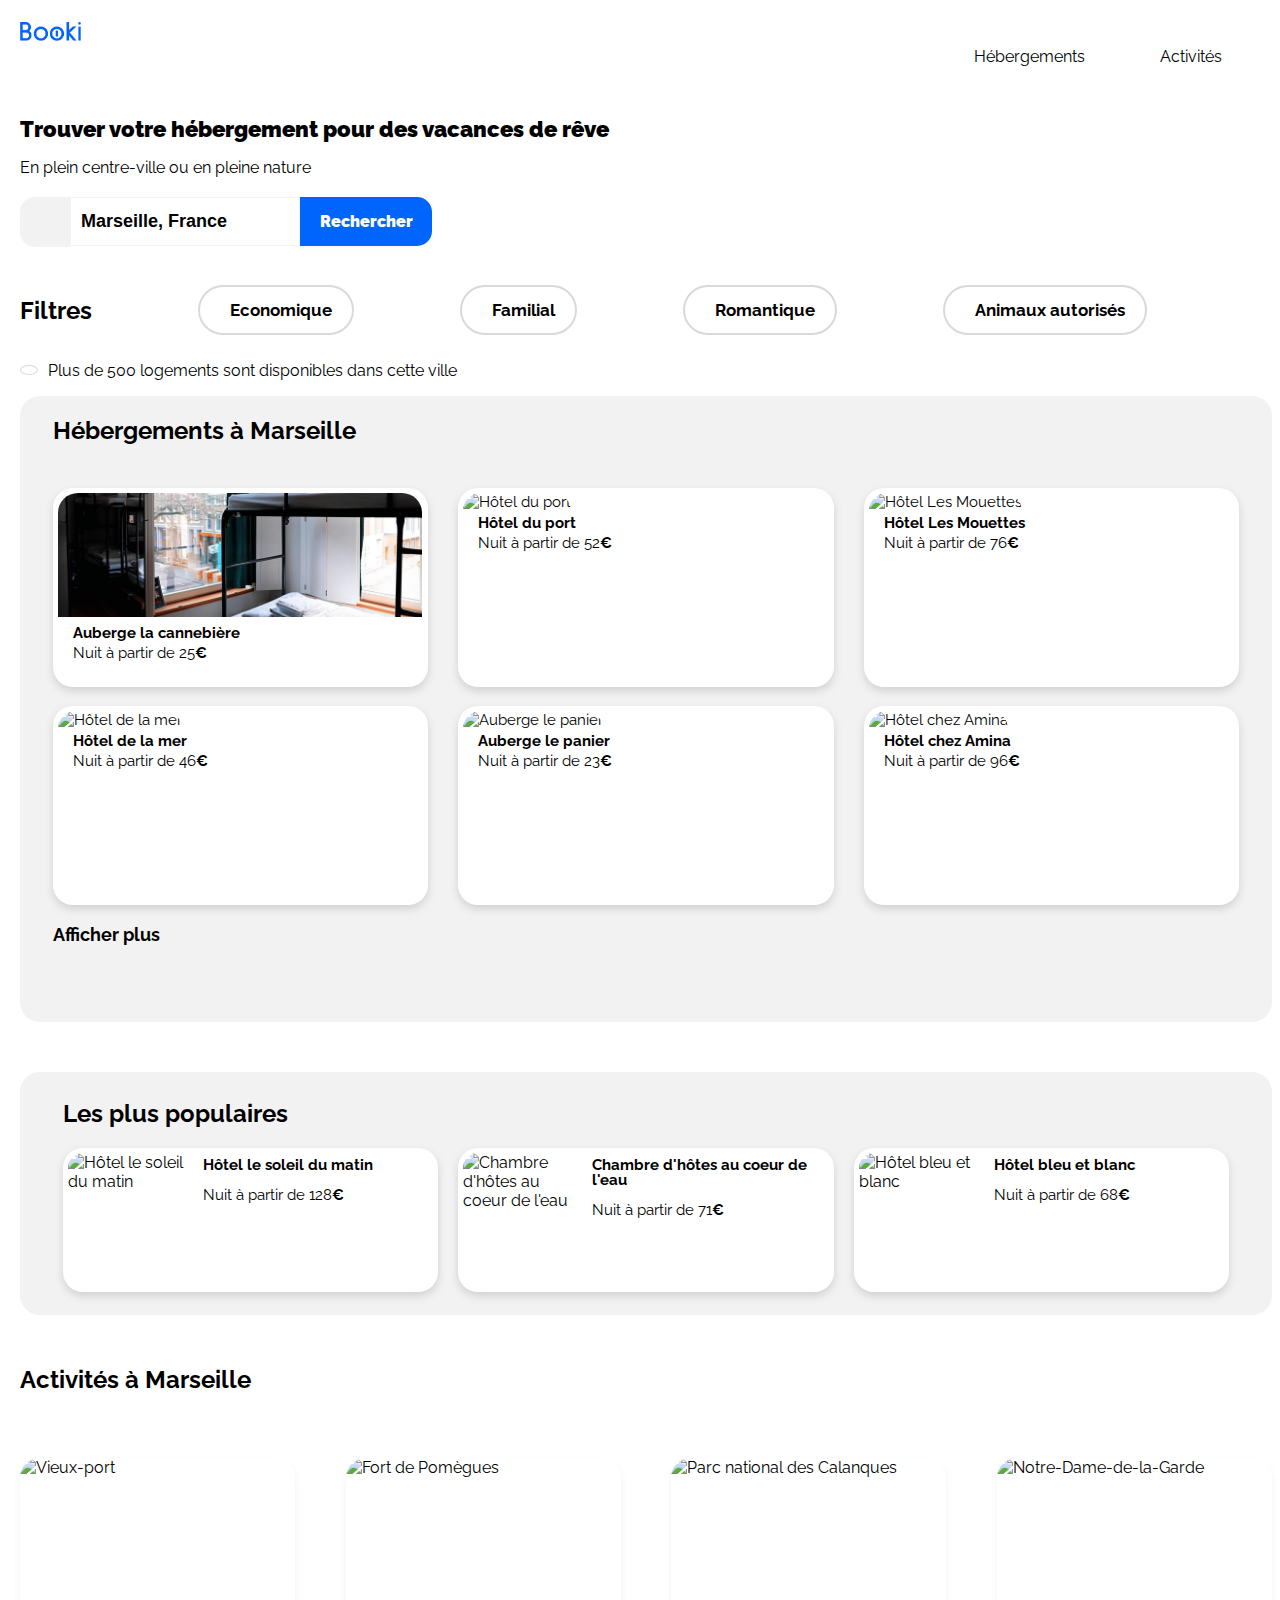
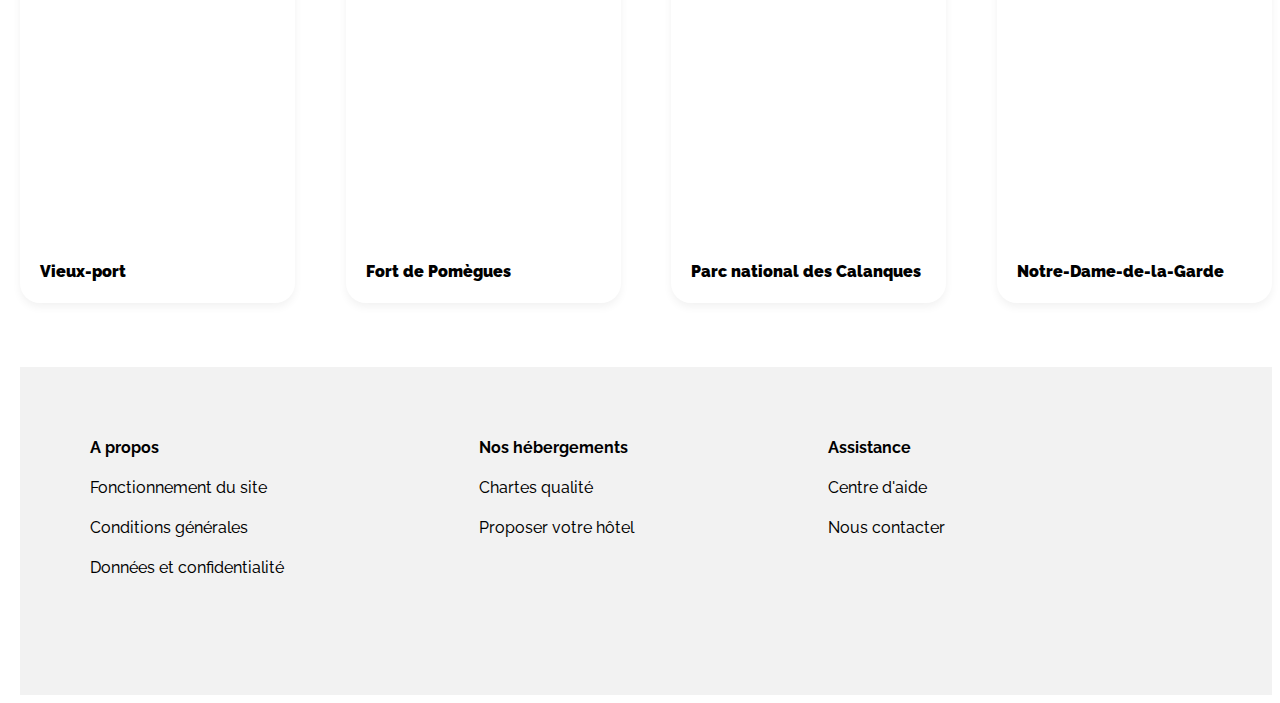
==== commit 1e606044: "correction phone" ====
--- a/index.html
+++ b/index.html
@@ -25,7 +25,7 @@
         </nav>
     </header>
 
-    <h1>Trouver votre Hébergements pour des vacances de rêve</h1>
+    <h1>Trouver votre hébergement pour des vacances de rêve</h1>
     <p class="pdevice">En plein centre-ville ou en pleine nature</p>
 
     <div id="location">
@@ -161,7 +161,7 @@
 
     <div id="lpp">
         <div id="titrelpp">
-            <h2>Les Plus Populaires</h2><i id="ilpp" class="fa-solid fa-chart-line"></i>
+            <h2>Les plus populaires</h2><i id="ilpp" class="fa-solid fa-chart-line"></i>
         </div>
 
             <a href="#">
@@ -268,14 +268,14 @@
         <div id="apropos">
             <ul>
                 <li><strong> A propos</strong></li>
-                <li><a href="#">Fonctionnement du sites</a></li>
+                <li><a href="#">Fonctionnement du site</a></li>
                 <li><a href="#">Conditions générales</a></li>
                 <li><a href="#">Données et confidentialité</a></li>
             </ul>
         </div>
         <div id="nos">
             <ul>
-                <li><strong> Nos Hébergements </strong></li>
+                <li><strong> Nos hébergements </strong></li>
                 <li><a href="#">Chartes qualité</a></li>
                 <li><a href="#">Proposer votre hôtel</a></li>
             </ul>
--- a/CSS/style.css
+++ b/CSS/style.css
@@ -13,9 +13,7 @@
 #containerAll
 {
     font-family: 'Raleway';
-    width: 1400px;
-    padding-left: 50px;
-    padding-right: 50px;
+    width: 1330px;
 }
 
 #imgTitre
@@ -85,6 +83,11 @@
 .fa-star
 {
     font-size: 11px;
+}
+
+.star
+{
+    letter-spacing: -2px;
 }
 
 #info
@@ -192,7 +195,7 @@
 
 #filtres
 {
-    width: 950px;
+    width: 80%;
     font-weight: 900;
     align-items: center;
     margin-top: 30px;
@@ -218,7 +221,7 @@
     height: 50px;
     border-radius: 30px;
     border-style: solid;
-    border-color: #F2F2F2;
+    border-color: #D9D9D9;
     background-color: white;
 }
 
@@ -232,21 +235,22 @@
 
 #titreh
 {
-    display: flex;
-    align-items: flex-start;
-    width: 800px;
+
+    grid-column-start: 1;
+    grid-column-end: 4;
+    grid-row-start: 1;
+    grid-row-end: 1;
 }
 
 #marseille
 {
-    padding-left: 40px;
-    padding-right: 40px;
+    padding: 0px 30px 0px 30px;
     border-radius: 20px;
     background-color: #F2F2F2;
-    display: flex;
-    flex-direction: row;
-    flex-wrap: wrap;
-    justify-content: space-between;
+    display: grid;
+    grid-template-columns: 30% 30% 30%;
+    grid-template-rows: 10% 30% 30%;
+    grid-gap: 30px;
     width: 60%;
     height: 626px;
 }
@@ -261,10 +265,9 @@
 {
     font-size: 15px;
     border-radius: 20px;
-    width: 246px;
+    width: 100%;
     height: 199px;
     background-color: white;
-    margin: 20px 0px 20px 0px;
     box-shadow: 0 4px 8px 0 #d1d1d1;
 
 }
@@ -272,8 +275,8 @@
 .imgh
 {
     object-fit: cover;
-    padding: 5px 5px 0px 5px;
-    width: 236px;
+    margin: 5px 5px 0px 5px;
+    width: 95%;
     height: 124px;
     border-radius: 20px 20px 0px 0px ;
 }
@@ -293,7 +296,7 @@
 {
     margin-bottom: 46px;
     font-size: 18px;
-    width: 800px;
+    width: 100%;
 }
 
 #lpp a
@@ -304,14 +307,15 @@
 
 #lpp
 {
-    display: flex;
-    justify-content: space-between;
-    flex-direction: column ;
+    display: grid;
+    grid-template-columns: 100%;
+    grid-template-rows: 10% 30% 30% 30%;
     align-items: center;
+    justify-content: center;
     width: 30%;
     background-color: #F2F2F2;
     border-radius: 20px;
-    padding-bottom: 50px;
+    padding: 0px 30px 0px 30px;
 }
 
 #ilpp
@@ -326,7 +330,7 @@
     display: flex;
     flex-direction: row;
     align-content: center;
-    justify-content: space-around;
+    justify-content: space-between;
 }
 
 .imglpp
@@ -343,7 +347,7 @@
     align-content: center;
     border-radius: 20px;
     background-color: white;
-    width: 343px;
+    width: 100%;
     height: 144px;
     display: flex;
     flex-direction: row;
@@ -363,12 +367,13 @@
     justify-content: space-between;
     margin-left: 10px;
     font-size: 15px;
-    margin-top: 20px; 
+    margin-top: 10px; 
 }
 
 .starlpp
 {
     padding-bottom: 10px;
+    letter-spacing: -2px;
 }
 
 #activite a
@@ -380,8 +385,10 @@
 #activite
 {
     width: 100%;
-    display: flex;
-    flex-direction: row;
+    display: grid;
+    grid-template-columns: 22% 22% 22% 22%;
+    column-gap: 2rem;
+    margin: 4rem 0;
     justify-content: space-between;
 }
 
@@ -389,7 +396,7 @@
 {
     display: flex;
     flex-direction: column;
-    width: 302px;
+    width: 100%;
     height: 445px;
     box-shadow: 0 4px 8px 0 #F2F2F2;
     border-radius: 20px;
@@ -399,6 +406,7 @@
 {
     object-fit: cover;
     border-radius: 20px 20px 0px 0px ;
+    width: 100%;
     height: 383.25px;
 }
 
@@ -417,6 +425,7 @@
 
 footer
 {
+    font-weight: 450;
     height: 225px;
     margin-top: 50px;
     background-color: #F2F2F2;
@@ -449,96 +458,85 @@
 
     #containerAll
     {
-        width: 1024px;
-    }
-
-
-
-
-
-
+        width: 1330px;
+        padding-left: 20px;
+    }
+
+
+
+    #filtres
+    {
+        width: 90%;
+    }
+
+    #bloc
+    {
+        display: flex;
+        flex-direction: column;
+    }
+
+
+    .imgh
+    {
+        width: 97%;
+    }
+
+    #marseille
+    {
+        justify-content: center;
+        width: 100%;
+        margin-bottom: 50px;
+        padding: 0px 0px 0px 0px;
+    }
+
+
+    #titrelpp
+{
+    grid-column-start: 1;
+    grid-column-end: 4;
+    grid-row-start: 1;
+    grid-row-end: 1;
+    grid-gap: 20px;
+    justify-content: space-between;
+}
     #lpp
     {
+        padding: 10px 0px 20px 0px;
+        grid-template-columns: 30% 30% 30%;
+        grid-template-rows: 30% 70%;
+        column-gap: 20px;
+        width: 100%;
+    }
+}
+
+
+
+@media screen and (max-width: 1024px){
+
+    
+    #containerAll
+    {
+        width: 991px;
+        padding-left: 20px;
+    }
+    
+    #titreh
+    {
+        display: flex;
+        align-items: flex-start;
+    }
+    
+
+    #filtres
+    {
+        width: 90%;
+    }
+
+    #bloc
+    {
         display: flex;
         flex-direction: column;
-        align-items: center;
-        justify-content: center;
-    }
-
-    .cardlpp
-    {
-        margin-left: 15px;
-        width: 90%;
-        margin-right: 0px;
-        margin-top: 15px;
-    }
-
-
-    .containerlpp
-    {
-        margin-left: 10px;
-        margin-right: 0px;
-    }
-
-
-    .cardh
-    {
-        width: 30%;
-        height: 200px;
-    }
-
-    .imgh
-    {
-        width: 95%;
-    }
-
-
-    .cardactivite 
-    {
-        display: flex;
-        flex-direction: column;
-        width: 200px;
-        height: 350px;
-        box-shadow: 0 4px 8px 0 #F2F2F2;
-        border-radius: 20px;
-    }
-    
-    .imgactivite
-    {
-        object-fit: cover;
-        border-radius: 20px 20px 0px 0px ;
-        height: 383.25px;
-    }
-    
-}
-
-
-
-
-
-
-@media screen and (max-width: 1024px){
-
-    
-    #containerAll
-    {
-        width: 991px;
-        padding-left: 70px;
-        padding-right: 70px;
-    }
-    
-    #titreh
-    {
-        display: flex;
-        align-items: flex-start;
-        width: 800px;
-    }
-    
-    #bloc
-    {
-        display: flex;
-        flex-direction: column;
-        width: 910px;
+        width: 100%;
     }
 
 
@@ -550,20 +548,11 @@
 
 
     #lpp
-    {
-        padding-left: 40px;
-        padding-right: 40px;
-        margin-top: 30px;
-        margin-bottom: 50px;
-        display: flex;
-        justify-content: space-between;
-        flex-direction: row ;
-        flex-wrap: wrap;
-        align-items: center;
-        width: 100%;
-        background-color: #F2F2F2;
-        border-radius: 20px;
-        padding-bottom: 50px;
+    {    
+            grid-template-columns: 30% 30% 30%;
+            grid-template-rows: 30% 70%;
+            column-gap: 20px;
+            width: 100%;
     }
     
     #ilpp
@@ -574,73 +563,20 @@
     
 
     #titrelpp
-    {
-        width: 880px;
-        display: flex;
-        flex-direction: row;
-        align-content: center;
-        justify-content: space-between;
-    }
-    
-    .imglpp
-    {
-        object-fit: cover;
-        padding: 5px 0px 5px 5px;
-        width: 96px;
-        height: 134px;
-        border-radius: 20px 0px 0px 20px;
-    }
-    
-    .cardlpp
-    {
-        align-content: center;
-        border-radius: 20px;
-        background-color: white;
-        width: 252px;
-        height: 144px;
-        display: flex;
-        flex-direction: row;
-        flex-wrap: nowrap;
-        box-shadow: 0 4px 8px 0 #D1D1D1;
-    }
-    
-    .titreCardLpp
-    {
-        line-height: 15px;
-    }
-    
-    .containerlpp
-    {
-        display: flex;
-        flex-direction: column;
-        justify-content: space-between;
-        margin-left: 20px;
-        padding-right: 20px;
-        font-size: 15px;
-        margin-top: 15px; 
-    }
-    
-    .starlpp
-    {
-        padding-bottom: 10px;
-    }
-    
-    
-    .cardactivite 
-    {
-        display: flex;
-        flex-direction: column;
-        width: 200px;
-        height: 320px;
-        box-shadow: 0 4px 8px 0 #F2F2F2;
-        border-radius: 20px;
-    }
-    
-    .imgactivite
-    {
-        object-fit: cover;
-        border-radius: 20px 20px 0px 0px ;
-        height: 270px;
+{
+    grid-column-start: 1;
+    grid-column-end: 4;
+    grid-row-start: 1;
+    grid-row-end: 1;
+    grid-gap: 20px;
+    justify-content: space-between;
+}
+
+
+    footer
+    {
+        padding: 45px 150px 58px 70px;
+
     }
     }
 
@@ -649,6 +585,7 @@
 
     body
     {
+        margin-right: 0px;
         margin-left: 0px;
         margin-top: 0px;
         font-family: 'Raleway';
@@ -662,10 +599,41 @@
         width: 768px;
     }
     
-    
+    .fa-star
+    {
+        font-size: 20px;
+    }
+
+
+    .fa-money-bill-wave
+    {
+        padding-left: 10px;
+        font-size: 28px;
+    }
+    
+    .fa-person
+    {
+        padding-left: 10px;
+        font-size: 32px;
+    }
+    
+    .fa-heart
+    {
+        padding-left: 10px;
+        font-size: 28px;
+    }
+    
+    .fa-dog
+    {
+        padding-left: 10px;
+        font-size: 28px;
+    }
+
+
     h1
     {
-        font-size: 30px;
+        padding-left: 50px;
+        font-size: 50px;
         font-weight: 900;
     }
     
@@ -697,20 +665,20 @@
         display: flex;
         flex-direction: column;
         align-items: center;
-        justify-content: center;
         width: 100%;
         margin-bottom: 50px;
     }
     
     nav
     {
+        width: 100%;
         display: flex;
         justify-content: space-between;
-        align-items: flex-end;
     }
     
     nav ul
     {
+        width: 100%;
         padding-left: 0px;
         margin: 0px;
         list-style-type: none;
@@ -718,13 +686,19 @@
         flex-direction: row;
     }
     
+
+    nav li
+    {
+        width: 50%;
+    }
+
     nav a
     {
+        width: 100%;
         margin-top: 48.56px;
         border-top: white solid 3px;
         display: flex;
         justify-content: center;
-        width: 384px;
         font-size: 30px;
         padding: 0px 0px 23px 0px;
         color: black;
@@ -742,24 +716,23 @@
     
     #location
     {
+        width: 100%;
         border-top-width: 0px;
         border-radius: 15px 15px 15px 15px;
-        margin-top: 60px;
+        margin-top: 80px;
         display: flex;
         flex-direction: row;
         height: 82px;
-        width: 668px;
+        width: 100%;
         align-items: center;
         justify-content: center;
-        margin-left: 50px;
-
     }
     
     #ville
     {
         height: 94px;
         border: 1px solid #F2F2F2;
-        width: 475px;
+        width: 60%;
         font-weight: 850;
         font-size: 30px;
         padding-left: 30px;
@@ -776,11 +749,13 @@
         border-width: 0px;
         color: white;
         background-color: #0065FC;
-        width: 200px;
+        width: 20%;
         height: 100px;
         border-radius: 0px 15px 15px 0px;
     }
     
+
+
     
     button:hover
     {
@@ -789,11 +764,11 @@
     
     #titrefiltres
     {
-        font-size: 30px;
         padding-left: 50px;
+        font-size: 30px;
         display: flex;
         align-items: flex-start;
-        width: 748px;
+        width: 100%;
     }
     
     #ifiltres
@@ -806,11 +781,12 @@
 
     #filtres
     {
+        line-height: 1px;
         width: 100%;
         height: 300px;
         font-weight: 900;
         align-items: center;
-        margin-top: 30px;
+        margin-top: 50px;
         display: flex;
         flex-direction: row;
         flex-wrap: wrap;
@@ -819,11 +795,13 @@
     
     .pdevice
     {
+        margin-right: 50px;
         display: flex;
         align-items: flex-start;
         margin-left: 50px;
-        font-size: 35px;
+        font-size: 30px;
         font-weight: 450;
+        margin-bottom: 20px;
     }
     
     #rechercher
@@ -852,27 +830,26 @@
 
     button
     {
-        width: 300px;
+        width: 45%;
         font-family: 'Raleway';
-        font-size: 20px;
-        display: flex;
+        font-size: 22px;
+        display: grid;
+        grid-template-columns: 20% 80%;
+        grid-template-rows: 100%;
+        text-align: left;
         align-items: center;
-        padding: 4px 20px 4px 20px;
-        height: 75px;
+        padding: 0px 10px 0px 10px;
+        height: 80px;
         border-radius: 50px;
         border-style: solid;
-        border-color: #F2F2F2;
+        border-color: #d9d9d9;
         background-color: white;
     }
     
     #bloc
     {
-        width: 100%;
-        display: flex;
-        flex-direction: column;
-        justify-content: space-between;
-        margin-bottom: 50px;
-        margin-left: 0px;
+        display: grid;
+        grid-template-columns: 100%;
     }
     
 
@@ -887,10 +864,10 @@
         display: flex;
         flex-direction: column;
         flex-wrap: wrap;
-        justify-content: space-between;
+        justify-content: center;
         align-items: center;
         width: 100%;
-        height: 2350px;
+        height: 2750px;
     }
 
     #titreh
@@ -898,22 +875,15 @@
         font-size: 30px;
         display: flex;
         justify-content: flex-start;
-        width: 718px;
-        padding-left: 50px;
-    }
-    
-    .cardh a
-    {
-        text-decoration: none;
-        color: black;
+        width: 90%;
     }
     
     .cardh
     {
         font-size: 15px;
         border-radius: 20px;
-        width: 668px;
-        height: 350px;
+        width: 90%;
+        height: 400px;
         background-color: white;
         margin: 0px 0px 0px 0px;
         box-shadow: 0 4px 8px 0 #d1d1d1;
@@ -924,15 +894,15 @@
     {
         object-fit: cover;
         padding: 5px 5px 0px 5px;
-        width: 658px;
-        height: 220px;
+        width: 97%;
+        height: 250px;
         border-radius: 20px 20px 0px 0px ;
     }
     
     .containerh
     {
-        font-size: 25px;
-        padding-top: 20px;
+        font-size: 30px;
+        padding-top: 25px;
         line-height: 5px;
         display: flex;
         flex-direction: column;
@@ -944,26 +914,17 @@
     #aff
     {
         display: none;
-        margin-bottom: 46px;
-        font-size: 18px;
-        width: 800px;
-    }
-    
-    #lpp a
-    {
-        text-decoration: none;
-        color: black;
     }
     
     #lpp
     {
+        display: grid;
+        grid-template-columns: 30%;
+        grid-template-rows: 10% 30% 30% 30%;
+        width: 100%;
+        height: 1100px;
         margin-top: 30px;
-        padding: 0px 0px 47px 0px;
-        display: flex;
-        justify-content: space-between;
-        flex-direction: column ;
-        align-items: center;
-        width: 100%;
+        padding: 0px 0px 0px 0px;
         background-color: #F2F2F2;
         border-radius: 0px;
         padding-bottom: 50px;
@@ -978,21 +939,15 @@
     
     #titrelpp
     {
-        font-size: 30px;
-        padding-left: 50px;
-        width: 688px;
-        display: flex;
-        flex-direction: row;
-        align-content: center;
-        justify-content: space-between;
-        align-self: flex-start;
+        width: 100%;
+        font-size: 30px;
     }
     
     .imglpp
     {
         object-fit: cover;
         padding: 5px 0px 5px 5px;
-        width: 250px;
+        width: 40%;
         height: 278px;
         border-radius: 20px 0px 0px 20px;
     }
@@ -1003,7 +958,7 @@
         align-content: center;
         border-radius: 20px;
         background-color: white;
-        width: 668px;
+        width: 90%;
         height: 288px;
         display: flex;
         flex-direction: row;
@@ -1018,79 +973,82 @@
     
     .containerlpp
     {
+        font-size: 30px;
+        margin-top: 20px; 
+        padding: 25px 0px 10px 0px;
+    }
+    
+    .starlpp
+    {
+        font-size: 30px;
+        padding-bottom: 10px;
+    }
+    
+    #titreactivite
+    {
+        padding-top: 80px;
+        font-size: 30px;
+        width: 50%;
+        padding-left: 50px;
+    }
+
+    #activite
+    {
+        width: 100%;
+        display: grid;
+        grid-template-columns: 90%;
+        row-gap: 30px;
+        justify-content: center;
+    }
+    
+    .cardactivite 
+    {
+        border-radius: 20px;
+        display: flex;
+        flex-direction: column;
+        width: 100%;
+        height: 400px;
+    }
+    
+    .imgactivite
+    {
+        object-fit: cover;
+        border-radius: 20px 20px 0px 0px ;
+        height: 75%;
+        width: 98%;
+    }
+    
+    .container 
+    {
+        height: 25%;
+        font-size: 30px;
+        padding-left: 20px;
+    }
+    
+    
+    footer
+    {
+        font-size: 30px;
+        height: 1001px;
+        margin-top: 200px;
         display: flex;
         flex-direction: column;
         justify-content: space-between;
-        margin-left: 20px;
-        font-size: 30px;
-        margin-top: 20px; 
-        padding: 25px 50px 10px 25px;
-    }
-    
-    .starlpp
-    {
-        padding-bottom: 10px;
-    }
-    
-    #titreactivite
-    {
-        padding-top: 80px;
-        font-size: 30px;
-        align-items: center;
-        padding-left: 50px;
-        width: 300px;
-    }
-
-    #activite a
-    {
-        text-decoration: none;
-        color: black;
-    }
-    
-    #activite
-    {
-        width: 100%;
-        display: flex;
-        flex-direction: column;
-        justify-content: space-between;
-        align-items: center;
-    }
-    
-    .cardactivite 
-    {
-        display: flex;
-        flex-direction: column;
-        width: 668px;
-        height: 380px;
-        box-shadow: 0 4px 8px 0 #F2F2F2;
-        border-radius: 20px;
-        margin-bottom: 20px;
-    }
-    
-    .imgactivite
-    {
-        object-fit: cover;
-        border-radius: 20px 20px 0px 0px ;
-        width: 324px;
-        height: 280px;
-    }
-    
-    .container 
-    {
-        font-size: 30px;
-        padding-left: 20px;
-    }
-    
-    
-    footer
-    {
-        font-size: 30px;
-        height: 801px;
-        margin-top: 50px;
-        display: flex;
-        flex-direction: column;
-        justify-content: space-between;
-        padding: 45px 327px 58px 50px;
-    }
-    
+        padding: 45px 0px 58px 50px;
+    }
+    
+    #nos
+    {
+        line-height: 80px;
+    }
+    
+    #assistance
+    {
+        line-height: 80px;
+    }
+    #apropos
+    {
+        line-height: 80px;
+    }
+
 }